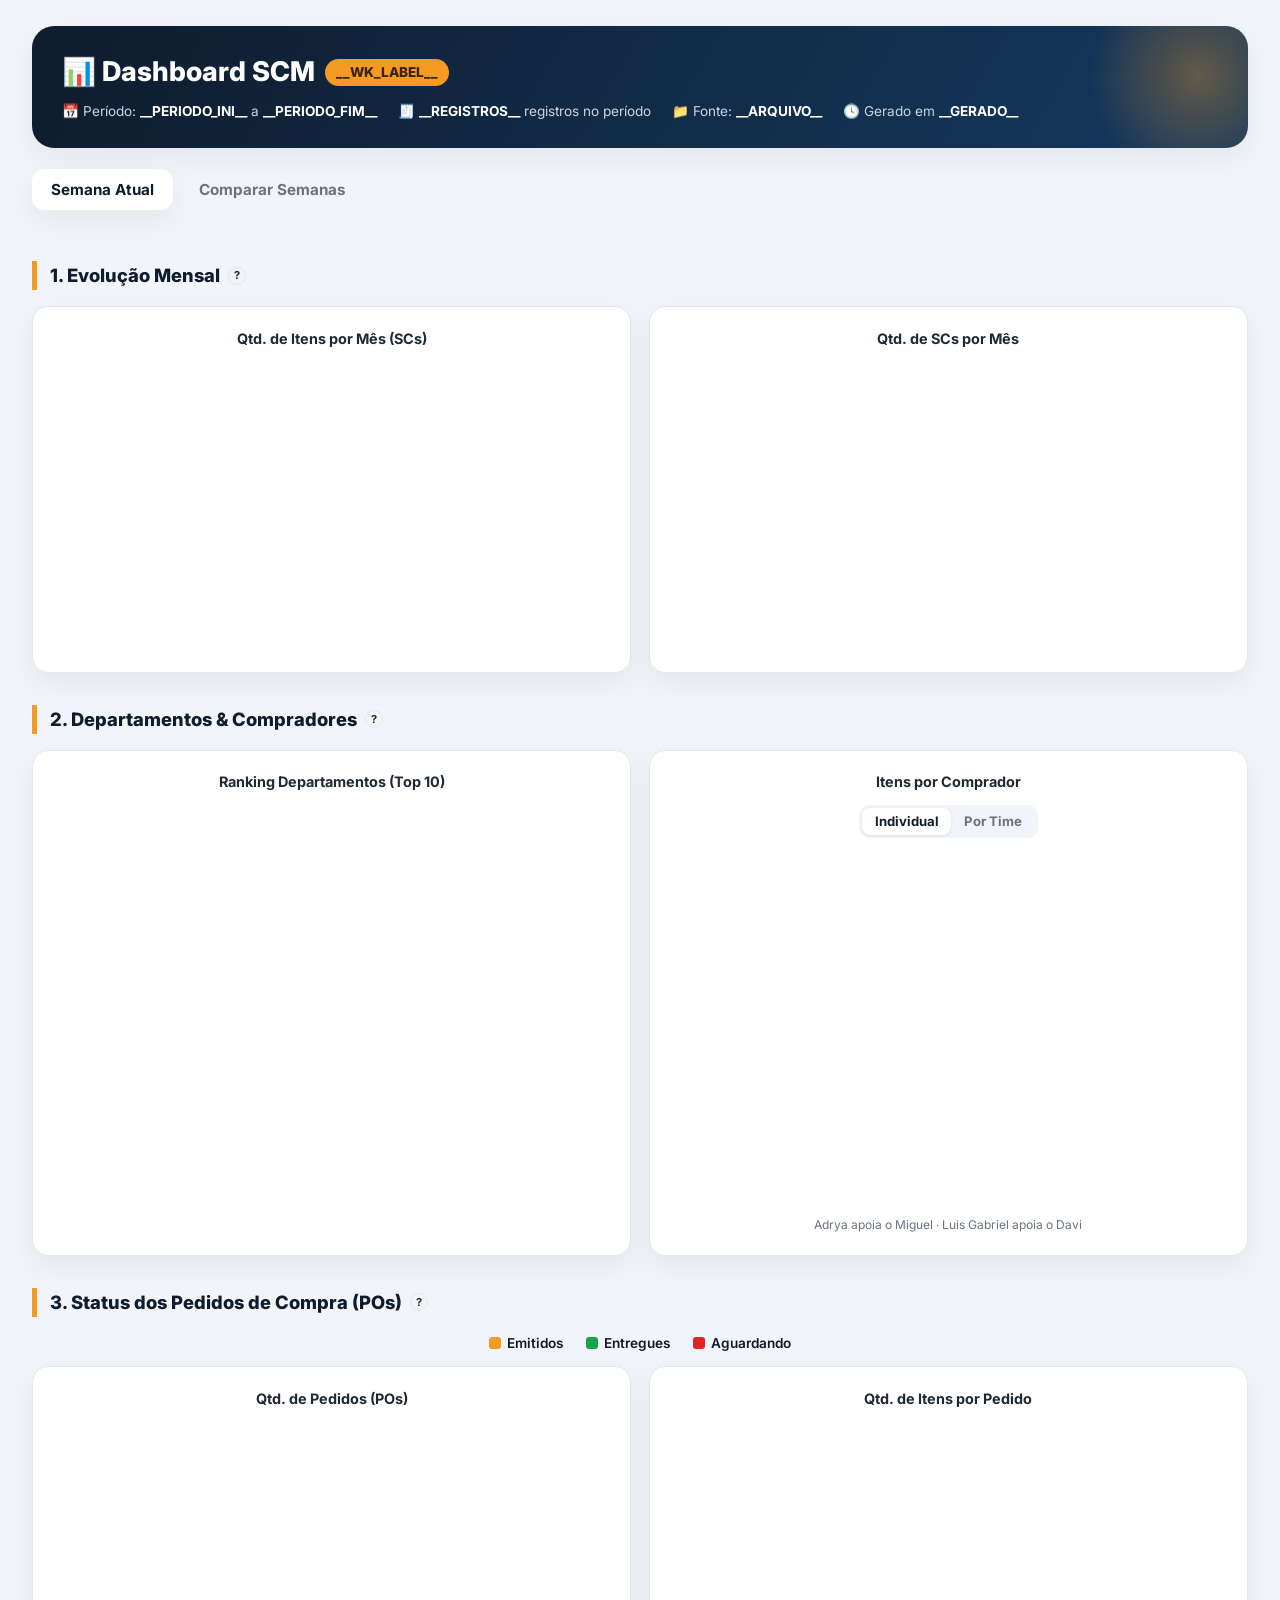
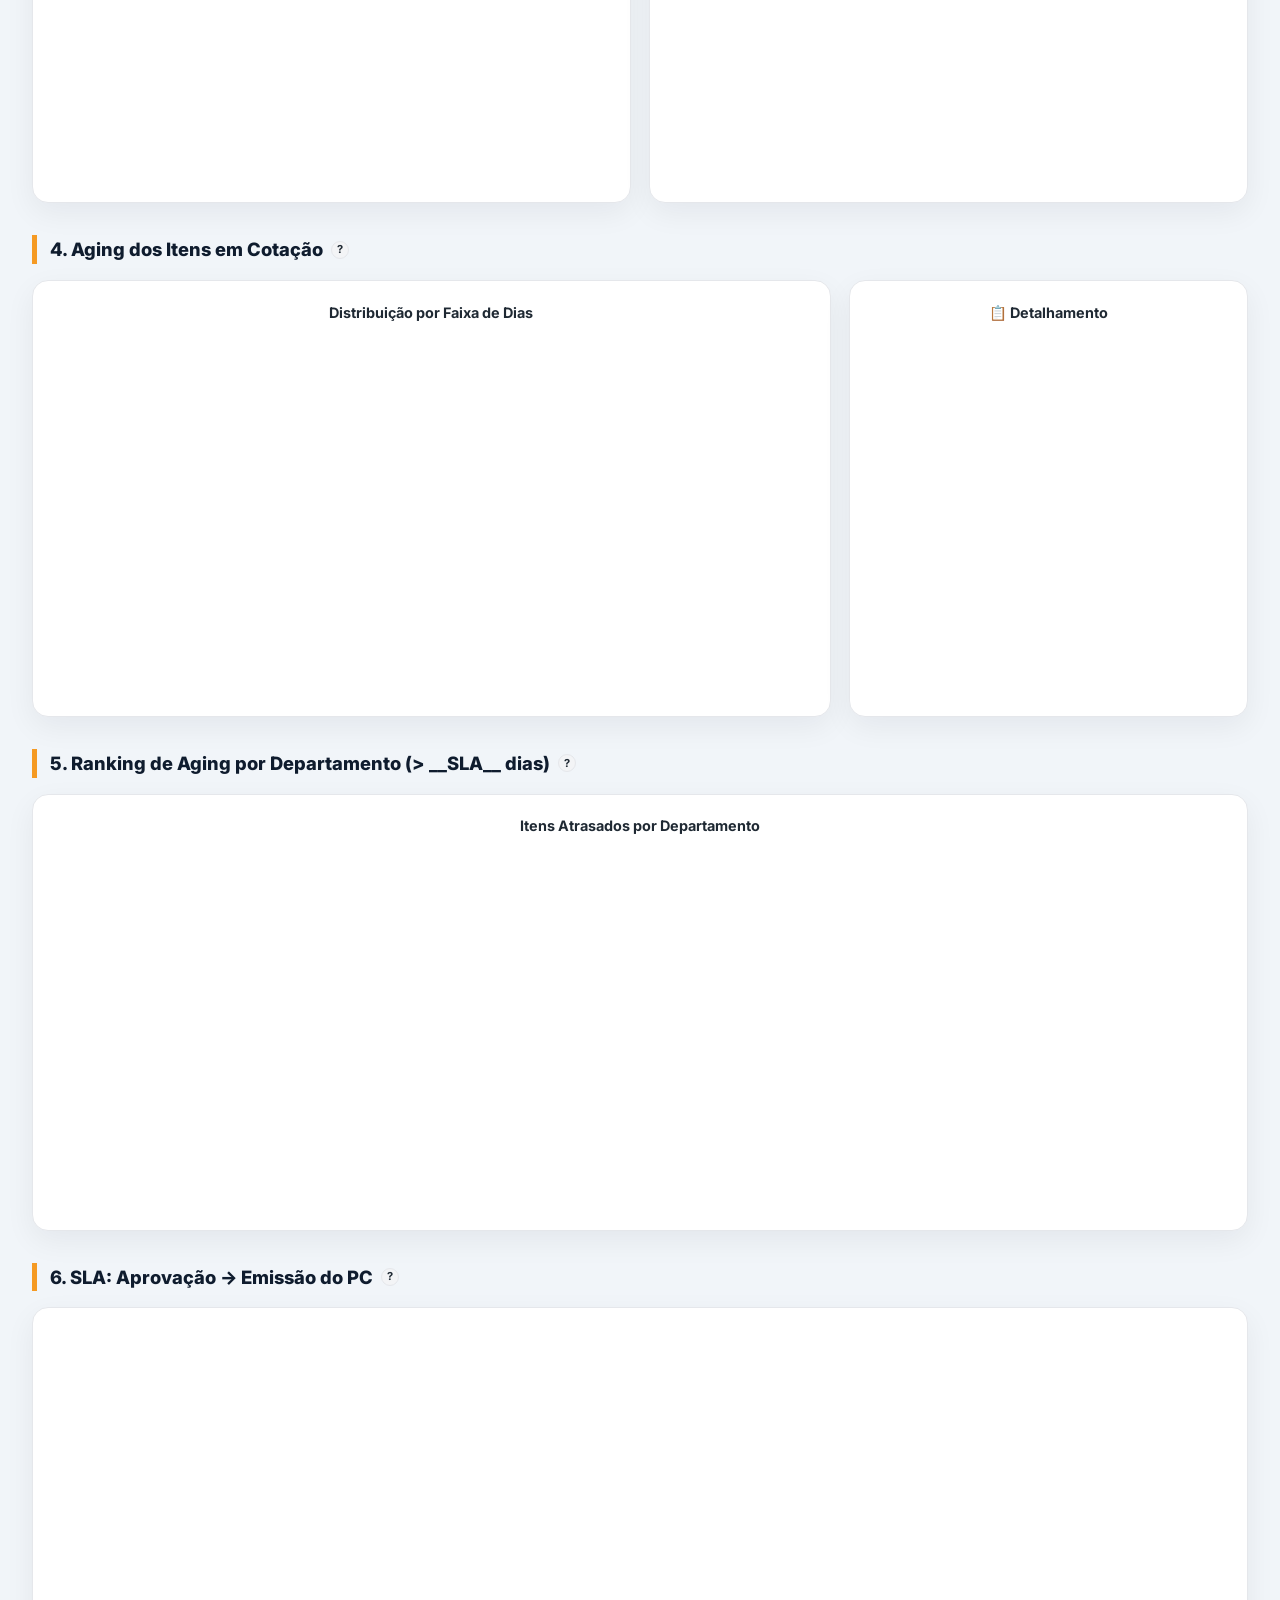
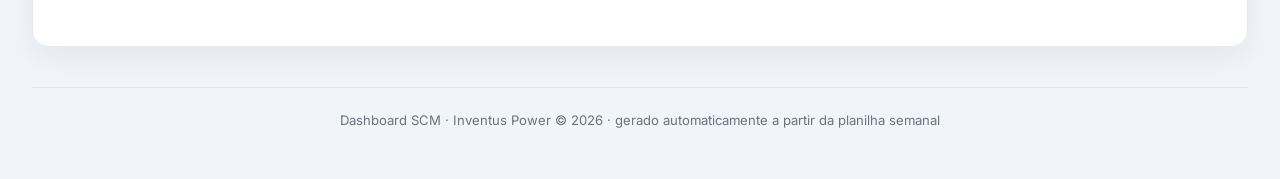
==== template_dashboard.html @ 553fd8ad "Initial commit: professionalize repo structure for Dashboard SCM WK Move legacy Streamlit reference " ====
<!DOCTYPE html>
<html lang="pt-BR">
<head>
<meta charset="UTF-8">
<meta name="viewport" content="width=device-width, initial-scale=1.0">
<title>Dashboard SCM - __WK_LABEL__</title>
<link href="https://fonts.googleapis.com/css2?family=Inter:wght@400;500;600;700;800&display=swap" rel="stylesheet">
<script>/*__CHARTJS_LIB__*/</script>
<script>/*__DATALABELS_LIB__*/</script>
<style>
:root{
  --primary:#F59A23; --primary-d:#d97e0a; --ink:#0F1C2E; --ink2:#1F2933;
  --bg:#F1F5F9; --surface:#FFFFFF; --text:#111827; --muted:#6B7280;
  --border:#E5E7EB; --success:#16A34A; --danger:#DC2626; --info:#2563EB;
  --radius:16px; --shadow:0 10px 30px rgba(15,23,42,.06); --shadow-h:0 18px 40px rgba(15,23,42,.12);
}
*{margin:0;padding:0;box-sizing:border-box}
body{font-family:'Inter',-apple-system,'Segoe UI',sans-serif;background:var(--bg);color:var(--text);line-height:1.55}
.wrap{max-width:1480px;margin:0 auto;padding:1.6rem 2rem 3rem}

/* HEADER */
.top{background:linear-gradient(120deg,#0F1C2E 0%,#14395f 100%);border-radius:22px;padding:1.6rem 1.9rem;color:#fff;box-shadow:var(--shadow);position:relative;overflow:hidden}
.top::after{content:"";position:absolute;right:-60px;top:-60px;width:220px;height:220px;background:radial-gradient(circle,rgba(245,154,35,.35),transparent 70%)}
.top h1{font-size:1.7rem;font-weight:800;display:flex;align-items:center;gap:.6rem}
.top .sub{margin-top:.5rem;display:flex;flex-wrap:wrap;gap:.5rem 1.3rem;font-size:.85rem;color:#cbd5e1}
.top .sub b{color:#fff}
.badge{background:var(--primary);color:#3a2400;font-weight:800;padding:.2rem .7rem;border-radius:999px;font-size:.85rem}

/* TABS */
.tabs{display:flex;gap:.4rem;margin:1.3rem 0 .4rem}
.tab{background:transparent;border:none;padding:.7rem 1.2rem;font-weight:700;color:var(--muted);cursor:pointer;border-radius:12px;font-size:.95rem;font-family:inherit}
.tab.active{background:var(--surface);color:var(--ink);box-shadow:var(--shadow)}
.page{display:none} .page.active{display:block}

/* KPI */
.kpis{display:grid;grid-template-columns:repeat(auto-fit,minmax(220px,1fr));gap:1.1rem;margin:1.2rem 0 .4rem}
.kpi{background:var(--surface);border:1px solid var(--border);border-radius:var(--radius);padding:1.3rem 1.4rem;box-shadow:var(--shadow);cursor:pointer;transition:.18s;position:relative}
.kpi:hover{transform:translateY(-4px);box-shadow:var(--shadow-h);border-color:var(--primary)}
.kpi .ic{font-size:1.4rem}
.kpi .lb{font-size:.72rem;font-weight:700;letter-spacing:.06em;text-transform:uppercase;color:var(--muted);margin:.5rem 0 .3rem;display:block}
.kpi .val{font-size:2.3rem;font-weight:800;color:var(--ink);line-height:1;font-family:'Arial Black',Arial}
.kpi .dl{display:inline-block;margin-top:.6rem;font-size:.78rem;font-weight:700;color:var(--success);background:rgba(22,163,74,.1);padding:.25rem .6rem;border-radius:6px}
.kpi .hint{position:absolute;top:1rem;right:1rem;font-size:.7rem;color:#cbd5e1}

/* SECTIONS */
.sec{margin-top:2rem}
.sec h2{font-size:1.15rem;font-weight:800;color:var(--ink);margin-bottom:1rem;padding-left:.8rem;border-left:5px solid var(--primary);display:flex;align-items:center;gap:.5rem}
.grid2{display:grid;grid-template-columns:repeat(auto-fit,minmax(430px,1fr));gap:1.1rem}
.grid-asym{display:grid;grid-template-columns:2fr 1fr;gap:1.1rem}
.card{background:var(--surface);border:1px solid var(--border);border-radius:var(--radius);padding:1.3rem 1.4rem;box-shadow:var(--shadow);display:flex;flex-direction:column}
.card h3{font-size:.9rem;font-weight:700;color:var(--ink2);text-align:center;margin-bottom:.7rem;display:flex;justify-content:center;align-items:center;gap:.4rem}
.card .cw{position:relative;flex:1;min-height:290px}
.card.tall .cw{min-height:360px}
.clickable{cursor:pointer}
.toolbar{display:flex;justify-content:center;gap:.4rem;margin-bottom:.6rem}
.seg{display:inline-flex;background:#F1F5F9;border-radius:10px;padding:3px}
.seg button{border:none;background:transparent;padding:.35rem .8rem;border-radius:8px;font-weight:700;color:var(--muted);cursor:pointer;font-size:.82rem;font-family:inherit}
.seg button.on{background:#fff;color:var(--ink);box-shadow:0 1px 3px rgba(0,0,0,.1)}
.legend{display:flex;justify-content:center;gap:1.4rem;flex-wrap:wrap;margin-bottom:.8rem;font-size:.85rem;font-weight:600}
.legend span{display:inline-flex;align-items:center;gap:.4rem}
.dot{width:12px;height:12px;border-radius:3px;display:inline-block}
.hintbar{text-align:center;font-size:.75rem;color:var(--muted);margin-top:.5rem}

/* tooltip bubble */
.info{display:inline-flex;align-items:center;justify-content:center;width:18px;height:18px;border-radius:50%;background:#F3F4F6;color:var(--ink2);font-weight:700;font-size:11px;cursor:help;border:1px solid var(--border);position:relative}
.info:hover::after{content:attr(data-t);position:absolute;bottom:140%;left:50%;transform:translateX(-50%);background:rgba(17,24,39,.96);color:#fff;padding:7px 9px;border-radius:6px;width:230px;font-size:11px;font-weight:500;z-index:80;text-align:left;line-height:1.4}

/* AGING detail list */
.agl{list-style:none;display:flex;flex-direction:column;gap:0}
.agl li{display:flex;justify-content:space-between;align-items:center;padding:.6rem 0;border-bottom:1px solid #F3F4F6;font-size:.86rem;cursor:pointer;border-radius:6px}
.agl li:hover{background:#F8FAFC}
.agl li:last-child{border-bottom:none}
.agl .l{display:flex;align-items:center;gap:.6rem}
.agl .cdot{width:11px;height:11px;border-radius:50%}
.sla-kpis{display:grid;grid-template-columns:repeat(3,1fr);gap:1rem;margin-bottom:1rem}
.sla-kpis .b{background:#F8FAFC;border:1px solid var(--border);border-radius:12px;padding:.9rem;text-align:center}
.sla-kpis .b .n{font-size:1.7rem;font-weight:800;color:var(--ink)}
.sla-kpis .b .t{font-size:.72rem;color:var(--muted);text-transform:uppercase;font-weight:700;letter-spacing:.05em}

/* COMPARE */
.cmp-table{width:100%;border-collapse:collapse;margin-top:1rem;font-size:.9rem}
.cmp-table th,.cmp-table td{padding:.7rem .9rem;text-align:left;border-bottom:1px solid var(--border)}
.cmp-table th{background:#F8FAFC;font-size:.75rem;text-transform:uppercase;letter-spacing:.04em;color:var(--muted)}
.cmp-table td.num{font-weight:700;text-align:right;font-variant-numeric:tabular-nums}
.up{color:var(--danger);font-weight:700}.down{color:var(--success);font-weight:700}.flat{color:var(--muted)}
.note{background:#EFF6FF;border-left:4px solid var(--info);padding:.9rem 1.1rem;border-radius:10px;color:#1e40af;font-size:.9rem;margin-top:1rem}

/* MODAL */
.overlay{position:fixed;inset:0;background:rgba(15,23,42,.55);backdrop-filter:blur(2px);display:none;z-index:100;align-items:flex-start;justify-content:center;padding:3vh 2vw}
.overlay.open{display:flex}
.modal{background:#fff;border-radius:18px;width:min(1200px,96vw);max-height:94vh;display:flex;flex-direction:column;box-shadow:0 30px 80px rgba(0,0,0,.4);overflow:hidden}
.modal .mh{padding:1.1rem 1.4rem;border-bottom:1px solid var(--border);display:flex;align-items:center;gap:1rem;flex-wrap:wrap}
.modal .mh h3{font-size:1.05rem;font-weight:800;color:var(--ink);flex:1;min-width:200px}
.modal .mh .cnt{background:var(--primary);color:#3a2400;font-weight:800;padding:.2rem .7rem;border-radius:999px;font-size:.82rem}
.modal .tools{padding:.8rem 1.4rem;display:flex;gap:.6rem;flex-wrap:wrap;align-items:center;border-bottom:1px solid var(--border);background:#FAFBFC}
.modal input.search{flex:1;min-width:200px;padding:.55rem .8rem;border:1px solid var(--border);border-radius:10px;font-family:inherit;font-size:.9rem}
.btn{border:1px solid var(--border);background:#fff;padding:.55rem .9rem;border-radius:10px;font-weight:700;cursor:pointer;font-size:.85rem;font-family:inherit;color:var(--ink2)}
.btn:hover{border-color:var(--primary);color:var(--primary-d)}
.btn.pri{background:var(--primary);border-color:var(--primary);color:#3a2400}
.btn.x{font-size:1.1rem;line-height:1;padding:.4rem .7rem}
.tblwrap{overflow:auto;flex:1}
table.data{border-collapse:collapse;width:100%;font-size:.82rem;white-space:nowrap}
table.data th{position:sticky;top:0;background:#0F1C2E;color:#fff;padding:.55rem .7rem;text-align:left;cursor:pointer;font-weight:700;z-index:2}
table.data th:hover{background:#1b3355}
table.data td{padding:.45rem .7rem;border-bottom:1px solid #eef2f6}
table.data tr:nth-child(even){background:#FAFBFC}
table.data tr:hover{background:#FFF7ED}
.muted{color:var(--muted)}
.footer{text-align:center;color:var(--muted);font-size:.82rem;margin-top:2.5rem;padding-top:1.4rem;border-top:1px solid var(--border)}
@media(max-width:900px){.grid-asym{grid-template-columns:1fr}.grid2{grid-template-columns:1fr}.wrap{padding:1rem}}
</style>
</head>
<body>
<div class="wrap">
  <div class="top">
    <h1>📊 Dashboard SCM <span class="badge">__WK_LABEL__</span></h1>
    <div class="sub">
      <span>📅 Período: <b>__PERIODO_INI__</b> a <b>__PERIODO_FIM__</b></span>
      <span>🧾 <b>__REGISTROS__</b> registros no período</span>
      <span>📁 Fonte: <b>__ARQUIVO__</b></span>
      <span>🕓 Gerado em <b>__GERADO__</b></span>
    </div>
  </div>

  <div class="tabs">
    <button class="tab active" data-page="atual">Semana Atual</button>
    <button class="tab" data-page="comparar">Comparar Semanas</button>
  </div>

  <!-- =============== PÁGINA ATUAL =============== -->
  <div class="page active" id="page-atual">
    <div class="kpis" id="kpis"></div>

    <div class="sec">
      <h2>1. Evolução Mensal <span class="info" data-t="Itens e SCs em cotação (aberto) por mês de emissão. Clique numa barra para ver os itens do mês.">?</span></h2>
      <div class="grid2">
        <div class="card"><h3>Qtd. de Itens por Mês (SCs)</h3><div class="cw"><canvas id="c_itens_mes" class="clickable"></canvas></div></div>
        <div class="card"><h3>Qtd. de SCs por Mês</h3><div class="cw"><canvas id="c_scs_mes" class="clickable"></canvas></div></div>
      </div>
    </div>

    <div class="sec">
      <h2>2. Departamentos & Compradores <span class="info" data-t="Itens em cotação por departamento e por comprador. Clique para detalhar.">?</span></h2>
      <div class="grid2">
        <div class="card tall"><h3>Ranking Departamentos (Top 10)</h3><div class="cw"><canvas id="c_deptos" class="clickable"></canvas></div></div>
        <div class="card tall">
          <h3>Itens por Comprador</h3>
          <div class="toolbar"><div class="seg"><button id="seg_ind" class="on">Individual</button><button id="seg_time">Por Time</button></div></div>
          <div class="cw"><canvas id="c_comp" class="clickable"></canvas></div>
          <div class="hintbar">Adrya apoia o Miguel · Luis Gabriel apoia o Davi</div>
        </div>
      </div>
    </div>

    <div class="sec">
      <h2>3. Status dos Pedidos de Compra (POs) <span class="info" data-t="POs e itens emitidos/entregues/aguardando por mês (escopo do time). Entregue = Qtd.Entregue > 0.">?</span></h2>
      <div class="legend">
        <span><i class="dot" style="background:var(--primary)"></i>Emitidos</span>
        <span><i class="dot" style="background:var(--success)"></i>Entregues</span>
        <span><i class="dot" style="background:var(--danger)"></i>Aguardando</span>
      </div>
      <div class="grid2">
        <div class="card tall"><h3>Qtd. de Pedidos (POs)</h3><div class="cw"><canvas id="c_po_pos" class="clickable"></canvas></div></div>
        <div class="card tall"><h3>Qtd. de Itens por Pedido</h3><div class="cw"><canvas id="c_po_itens" class="clickable"></canvas></div></div>
      </div>
    </div>

    <div class="sec">
      <h2>4. Aging dos Itens em Cotação <span class="info" data-t="Tempo (dias) desde a aprovação até hoje, por faixa. Clique numa fatia ou faixa para detalhar.">?</span></h2>
      <div class="grid-asym">
        <div class="card tall"><h3>Distribuição por Faixa de Dias</h3><div class="cw"><canvas id="c_aging" class="clickable"></canvas></div></div>
        <div class="card"><h3>📋 Detalhamento</h3><ul class="agl" id="aging_list"></ul></div>
      </div>
    </div>

    <div class="sec">
      <h2>5. Ranking de Aging por Departamento (&gt; __SLA__ dias) <span class="info" data-t="Departamentos com mais itens atrasados (aging maior que o SLA). Clique numa barra.">?</span></h2>
      <div class="card tall"><h3>Itens Atrasados por Departamento</h3><div class="cw"><canvas id="c_aging_depto" class="clickable"></canvas></div></div>
    </div>

    <div class="sec" id="sec_sla">
      <h2>6. SLA: Aprovação → Emissão do PC <span class="info" data-t="Dias entre a aprovação da SC e a emissão do PC. Clique numa barra do histograma para ver os registros.">?</span></h2>
      <div class="card">
        <div class="sla-kpis" id="sla_kpis"></div>
        <div class="cw" style="min-height:280px"><canvas id="c_sla" class="clickable"></canvas></div>
      </div>
    </div>
  </div>

  <!-- =============== PÁGINA COMPARAR =============== -->
  <div class="page" id="page-comparar">
    <div class="sec">
      <h2>Tendência dos Indicadores por Semana</h2>
      <div class="card"><div class="cw" style="min-height:360px"><canvas id="c_trend"></canvas></div></div>
    </div>
    <div class="sec">
      <h2>Comparativo: Semana Atual vs. Anterior</h2>
      <div class="card" id="cmp_wrap"></div>
    </div>
  </div>

  <div class="footer">Dashboard SCM · Inventus Power © 2026 · gerado automaticamente a partir da planilha semanal</div>
</div>

<!-- MODAL -->
<div class="overlay" id="overlay">
  <div class="modal">
    <div class="mh"><h3 id="m_title">Detalhes</h3><span class="cnt" id="m_count">0</span><button class="btn x" onclick="closeModal()">✕</button></div>
    <div class="tools">
      <input class="search" id="m_search" placeholder="🔎 Buscar nesta tabela...">
      <button class="btn" id="m_toggle">Ver todos os campos</button>
      <button class="btn pri" id="m_csv">⬇ Exportar CSV</button>
    </div>
    <div class="tblwrap"><table class="data" id="m_table"></table></div>
  </div>
</div>

<script>/*__DASH_JSON__*/</script>
<script>
(function(){
"use strict";
const DASH = window.DASH, HIST = window.HIST || [];
const C = {primary:'#F59A23',ink:'#1F2933',success:'#16A34A',danger:'#DC2626',muted:'#6B7280',white:'#fff'};
Chart.register(ChartDataLabels);
Chart.defaults.font.family = "'Inter',-apple-system,'Segoe UI',sans-serif";
Chart.defaults.color = C.muted;

const normJS = s => (s==null?'':String(s)).normalize('NFD').replace(/[̀-ͯ]/g,'').toLowerCase().trim();

/* ---------- TABS ---------- */
document.querySelectorAll('.tab').forEach(t=>t.onclick=()=>{
  document.querySelectorAll('.tab').forEach(x=>x.classList.remove('active'));
  document.querySelectorAll('.page').forEach(x=>x.classList.remove('active'));
  t.classList.add('active');
  document.getElementById('page-'+t.dataset.page).classList.add('active');
  if(t.dataset.page==='comparar') buildCompare();
});

/* ---------- DRILL ENGINE ---------- */
function colIndex(rec,key){return rec.cols.findIndex(c=>c.key===key);}
function applyFilters(rec,filters){
  if(!filters||!filters.length) return rec.rows.slice();
  const fx = filters.map(f=>[colIndex(rec,f[0]),f[1],f[2]]);
  return rec.rows.filter(row=>{
    for(const [ci,op,val] of fx){
      if(ci<0) return false;
      const cv=row[ci];
      if(op==='eq'){ if(normJS(cv)!==normJS(val)) return false; }
      else if(op==='num_eq'){ if(parseFloat(cv)!==parseFloat(val)) return false; }
      else if(op==='num_gt'){ if(!(parseFloat(cv)>parseFloat(val))) return false; }
      else if(op==='flag'){ if(parseInt(cv||0)!==parseInt(val)) return false; }
      else if(op==='range'){ const n=parseFloat(cv); if(!(n>=val[0]&&n<=val[1])) return false; }
    }
    return true;
  });
}

/* ---------- MODAL / TABLE ---------- */
let M = {rec:null,rows:[],showAll:false,sortCol:-1,sortDir:1,title:''};
function openDrill(title,dsName,filters){
  const rec = DASH.records[dsName];
  if(!rec){return;}
  M.rec=rec; M.title=title; M.showAll=false; M.sortCol=-1; M.sortDir=1;
  M.rows=applyFilters(rec,filters);
  document.getElementById('m_title').textContent=title;
  document.getElementById('m_search').value='';
  document.getElementById('m_toggle').textContent='Ver todos os campos';
  renderTable();
  document.getElementById('overlay').classList.add('open');
}
function closeModal(){document.getElementById('overlay').classList.remove('open');}
window.closeModal=closeModal;
document.getElementById('overlay').onclick=e=>{if(e.target.id==='overlay')closeModal();};
document.addEventListener('keydown',e=>{if(e.key==='Escape')closeModal();});

function visibleCols(){
  return M.rec.cols.map((c,i)=>({c,i})).filter(o=>!o.c.hidden && (M.showAll || o.c.principal));
}
function currentRows(){
  const q=normJS(document.getElementById('m_search').value);
  let rows=M.rows;
  if(q){ const vc=visibleCols(); rows=rows.filter(r=>vc.some(o=>normJS(r[o.i]).includes(q))); }
  if(M.sortCol>=0){
    const ci=M.sortCol, dir=M.sortDir;
    rows=rows.slice().sort((a,b)=>{
      let x=a[ci],y=b[ci];
      if(typeof x==='number'&&typeof y==='number') return (x-y)*dir;
      const nx=Number(x),ny=Number(y);
      if(x!==''&&y!==''&&!isNaN(nx)&&!isNaN(ny)&&String(x).indexOf('/')<0) return (nx-ny)*dir;
      return String(x).localeCompare(String(y),'pt')*dir;
    });
  }
  return rows;
}
function renderTable(){
  const vc=visibleCols();
  const rows=currentRows();
  document.getElementById('m_count').textContent=rows.length.toLocaleString('pt-BR')+' registros';
  let h='<thead><tr>';
  vc.forEach(o=>{ const arrow=(M.sortCol===o.i)?(M.sortDir>0?' ▲':' ▼'):''; h+='<th data-ci="'+o.i+'">'+o.c.label+arrow+'</th>'; });
  h+='</tr></thead><tbody>';
  const cap=4000;
  rows.slice(0,cap).forEach(r=>{ h+='<tr>'; vc.forEach(o=>{ let v=r[o.i]; h+='<td>'+(v===''||v==null?'<span class=muted>—</span>':String(v))+'</td>'; }); h+='</tr>'; });
  h+='</tbody>';
  const t=document.getElementById('m_table'); t.innerHTML=h;
  if(rows.length>cap){ /* aviso simples */ }
  t.querySelectorAll('th').forEach(th=>th.onclick=()=>{ const ci=+th.dataset.ci; if(M.sortCol===ci)M.sortDir*=-1; else{M.sortCol=ci;M.sortDir=1;} renderTable(); });
}
document.getElementById('m_search').oninput=renderTable;
document.getElementById('m_toggle').onclick=function(){ M.showAll=!M.showAll; this.textContent=M.showAll?'Ver só principais':'Ver todos os campos'; renderTable(); };
document.getElementById('m_csv').onclick=function(){
  const vc=visibleCols(), rows=currentRows();
  const esc=v=>'"'+String(v==null?'':v).replace(/"/g,'""')+'"';
  let csv=vc.map(o=>esc(o.c.label)).join(';')+'\n';
  rows.forEach(r=>{ csv+=vc.map(o=>esc(r[o.i])).join(';')+'\n'; });
  const blob=new Blob(['﻿'+csv],{type:'text/csv;charset=utf-8;'});
  const a=document.createElement('a'); a.href=URL.createObjectURL(blob);
  a.download=(M.title.replace(/[^\w\-]+/g,'_'))+'.csv'; a.click();
};

/* ---------- KPIs ---------- */
const k=DASH.kpis;
const kpiDefs=[
  {ic:'📦',lb:'Qty Itens Aberto (CT)',val:k.itens_abertos,dl:k.itens_abertos_pct+'% do total',ds:'cot',f:[]},
  {ic:'📑',lb:'Qty SCs Abertas (CT)',val:k.scs_abertas,dl:k.scs_abertas_pct+'% do total',ds:'cot',f:[]},
  {ic:'🛒',lb:'Qty P.Os Emitidos',val:k.pos_emitidos,dl:'',ds:'po',f:[]},
  {ic:'💡',lb:'Qty Itens com P.Os',val:k.itens_pos,dl:'',ds:'po',f:[]},
];
document.getElementById('kpis').innerHTML=kpiDefs.map((d,i)=>
  '<div class="kpi" data-i="'+i+'"><span class="hint">🔍 clique</span><div class="ic">'+d.ic+'</div>'+
  '<span class="lb">'+d.lb+'</span><div class="val">'+d.val.toLocaleString('pt-BR')+'</div>'+
  (d.dl?'<span class="dl">'+d.dl+'</span>':'')+'</div>').join('');
document.querySelectorAll('.kpi').forEach(el=>el.onclick=()=>{const d=kpiDefs[+el.dataset.i];openDrill(d.lb,d.ds,d.f);});

/* ---------- chart helpers ---------- */
const baseBar={responsive:true,maintainAspectRatio:false,plugins:{legend:{display:false}},
  scales:{y:{beginAtZero:true,grid:{color:'#F3F4F6'},ticks:{color:C.muted,font:{size:11}}},
          x:{grid:{display:false},ticks:{color:C.muted,font:{size:12,weight:'600'}}}}};
function dlWhite(size){return{color:C.white,anchor:'center',align:'center',font:{weight:'bold',size:size||12,family:"'Arial Black'"},formatter:v=>v||''};}
function onBar(cb){return (e,els)=>{if(els.length)cb(els[0].index,els[0].datasetIndex);};}
const ch=DASH.charts;

/* 1. itens por mês */
new Chart(c('c_itens_mes'),{type:'bar',data:{labels:ch.itens_mes.labels,datasets:[{data:ch.itens_mes.values,backgroundColor:C.primary,borderRadius:6,barPercentage:.7}]},
  options:{...baseBar,onClick:onBar(i=>openDrill('Itens em '+ch.itens_mes.labels[i],'cot',[['__mes','num_eq',ch.itens_mes.meses[i]]])),
    plugins:{legend:{display:false},datalabels:dlWhite(12)},scales:{...baseBar.scales,y:{...baseBar.scales.y,display:false}}}});

/* 2. scs por mês */
new Chart(c('c_scs_mes'),{type:'bar',data:{labels:ch.scs_mes.labels,datasets:[{data:ch.scs_mes.values,backgroundColor:C.primary,borderRadius:6,barPercentage:.7}]},
  options:{...baseBar,onClick:onBar(i=>openDrill('SCs em '+ch.scs_mes.labels[i],'cot',[['__mes','num_eq',ch.scs_mes.meses[i]]])),
    plugins:{legend:{display:false},datalabels:dlWhite(12)},scales:{...baseBar.scales,y:{...baseBar.scales.y,display:false}}}});

/* 3. deptos (horizontal) */
new Chart(c('c_deptos'),{type:'bar',data:{labels:ch.deptos.labels,datasets:[{data:ch.deptos.values,backgroundColor:C.primary,borderRadius:6,barPercentage:.8}]},
  options:{...baseBar,indexAxis:'y',onClick:onBar(i=>openDrill('Depto: '+ch.deptos.labels[i],'cot',[['Departamento','eq',ch.deptos.labels[i]]])),
    plugins:{legend:{display:false},datalabels:{color:C.ink,anchor:'end',align:'end',offset:6,font:{weight:'bold',size:14,family:"'Arial Black'"},formatter:v=>v}},
    scales:{x:{display:false},y:{grid:{display:false},ticks:{color:C.muted,font:{size:13,weight:'600'}}}}}});

/* 4. comprador (toggle) */
let compChart=null,compMode='ind';
function drawComp(){
  const d = compMode==='ind'?ch.comp_ind:ch.comp_time;
  const filterKey = compMode==='ind'?'__buyer':'__time';
  const colors=d.labels.map(l=>/sem comprador/i.test(l)?C.muted:C.primary);
  if(compChart)compChart.destroy();
  compChart=new Chart(c('c_comp'),{type:'bar',data:{labels:d.labels,datasets:[{data:d.values,backgroundColor:colors,borderRadius:6,barPercentage:.65}]},
    options:{...baseBar,onClick:onBar(i=>openDrill('Comprador: '+d.labels[i],'cot',[[filterKey,'eq',d.labels[i]]])),
      plugins:{legend:{display:false},datalabels:dlWhite(13)},scales:{...baseBar.scales,y:{...baseBar.scales.y,display:false}}}});
}
document.getElementById('seg_ind').onclick=function(){compMode='ind';this.classList.add('on');document.getElementById('seg_time').classList.remove('on');drawComp();};
document.getElementById('seg_time').onclick=function(){compMode='time';this.classList.add('on');document.getElementById('seg_ind').classList.remove('on');drawComp();};
drawComp();

/* 5+6. PO status grouped */
function poChart(id,data,dsName){
  const st=['emitidos','entregues','aguardando'];
  const names=['Emitidos','Entregues','Aguardando'];
  const cols=[C.primary,C.success,C.danger];
  new Chart(c(id),{type:'bar',data:{labels:data.labels,datasets:st.map((s,di)=>({label:names[di],data:data[s],backgroundColor:cols[di],borderRadius:4}))},
    options:{...baseBar,onClick:(e,els)=>{if(!els.length)return;const el=els[0];const mes=data.meses[el.index];const status=st[el.datasetIndex];
        let f=[['__mes','num_eq',mes]];
        const flagKey = dsName==='po_po'?'__po_entregue':'__item_entregue';
        if(status==='entregues')f.push([flagKey,'flag',1]);
        if(status==='aguardando')f.push([flagKey,'flag',0]);
        openDrill(names[el.datasetIndex]+' · '+data.labels[el.index],'po',f);},
      plugins:{legend:{display:false},datalabels:{...dlWhite(10)}},scales:{...baseBar.scales,y:{...baseBar.scales.y,display:false}}}});
}
poChart('c_po_pos',ch.po_pos,'po_po');
poChart('c_po_itens',ch.po_itens,'po_item');

/* 7. aging donut */
const agTotal=ch.aging.total;
const centerText={id:'ct',afterDraw(chart){if(chart.config.type!=='doughnut')return;const{ctx,chartArea:{left,top,width,height}}=chart;ctx.save();const x=left+width/2,y=top+height/2;
  ctx.textAlign='center';ctx.textBaseline='middle';ctx.font="bold 34px 'Arial Black',Arial";ctx.fillStyle=C.ink;ctx.fillText(String(agTotal),x,y-10);
  ctx.font="500 13px 'Inter'";ctx.fillStyle=C.muted;ctx.fillText('em cotação',x,y+16);ctx.restore();}};
new Chart(c('c_aging'),{type:'doughnut',data:{labels:ch.aging.labels,datasets:[{data:ch.aging.values,backgroundColor:ch.aging.colors,borderColor:C.white,borderWidth:3,hoverOffset:8}]},
  options:{cutout:'62%',responsive:true,maintainAspectRatio:false,
    onClick:onBar(i=>openDrill('Aging: '+ch.aging.labels[i],'cot',[['__faixa','eq',ch.aging.labels[i]]])),
    plugins:{legend:{position:'bottom',labels:{color:C.muted,font:{size:11},padding:12,usePointStyle:true}},
      datalabels:{color:C.white,font:{weight:'bold',size:11,family:"'Arial Black'"},formatter:v=>v>=10?v:''}}},plugins:[centerText]});

/* aging list */
document.getElementById('aging_list').innerHTML=ch.aging.labels.map((l,i)=>
  '<li data-f="'+encodeURIComponent(l)+'"><span class="l"><i class="cdot" style="background:'+ch.aging.colors[i]+'"></i>'+l+'</span>'+
  '<span><b style="color:'+ch.aging.colors[i]+'">'+ch.aging.values[i]+'</b> <span class="muted">('+ch.aging.pct[i]+'%)</span></span></li>').join('');
document.querySelectorAll('#aging_list li').forEach(li=>li.onclick=()=>{const l=decodeURIComponent(li.dataset.f);openDrill('Aging: '+l,'cot',[['__faixa','eq',l]]);});

/* 8. aging por depto */
new Chart(c('c_aging_depto'),{type:'bar',data:{labels:ch.aging_depto.labels,datasets:[{data:ch.aging_depto.values,backgroundColor:C.danger,borderRadius:6,barPercentage:.7}]},
  options:{...baseBar,onClick:onBar(i=>openDrill('Atrasados (>__SLA__d): '+ch.aging_depto.labels[i],'cot',[['Departamento','eq',ch.aging_depto.labels[i]],['Aging (dias)','num_gt',__SLA__]])),
    plugins:{legend:{display:false},datalabels:{color:C.ink,anchor:'end',align:'top',offset:4,font:{weight:'bold',size:15,family:"'Arial Black'"},formatter:v=>v}},
    scales:{...baseBar.scales,y:{...baseBar.scales.y,display:false},x:{...baseBar.scales.x,ticks:{color:C.muted,font:{size:12,weight:'600'},maxRotation:45,minRotation:45}}}}});

/* 9. SLA */
if(ch.sla.labels.length){
  document.getElementById('sla_kpis').innerHTML=
    '<div class="b"><div class="n">'+ch.sla.media+'</div><div class="t">Média (dias)</div></div>'+
    '<div class="b"><div class="n">'+ch.sla.mediana+'</div><div class="t">Mediana (dias)</div></div>'+
    '<div class="b"><div class="n">'+ch.sla.max+'</div><div class="t">Máximo (dias)</div></div>';
  new Chart(c('c_sla'),{type:'bar',data:{labels:ch.sla.labels,datasets:[{data:ch.sla.values,backgroundColor:C.primary,borderRadius:6,barPercentage:.8}]},
    options:{...baseBar,onClick:onBar(i=>openDrill('SLA '+ch.sla.labels[i]+' dias','sla',[['SLA (dias)','range',ch.sla.bins[i]]])),
      plugins:{legend:{display:false},datalabels:{color:C.ink,anchor:'end',align:'top',offset:2,font:{weight:'bold',size:12},formatter:v=>v||''}},
      scales:{...baseBar.scales,y:{...baseBar.scales.y,display:false}}}});
}else{document.getElementById('sec_sla').style.display='none';}

/* ---------- COMPARE TAB ---------- */
let trendChart=null,compareBuilt=false;
function fmt(n){return (n==null?'—':Number(n).toLocaleString('pt-BR'));}
function buildCompare(){
  if(compareBuilt) return; compareBuilt=true;
  const labels=HIST.map(h=>h.label+'/'+String(h.ano).slice(2));
  const series=[
    {k:'itens_abertos',lb:'Itens Abertos',col:C.primary,get:h=>h.kpis.itens_abertos},
    {k:'scs_abertas',lb:'SCs Abertas',col:'#2563EB',get:h=>h.kpis.scs_abertas},
    {k:'pos_emitidos',lb:'POs Emitidos',col:C.success,get:h=>h.kpis.pos_emitidos},
    {k:'atrasados_15',lb:'Atrasados >__SLA__d',col:C.danger,get:h=>h.atrasados_15},
  ];
  trendChart=new Chart(c('c_trend'),{type:'line',data:{labels,datasets:series.map(s=>({label:s.lb,data:HIST.map(s.get),borderColor:s.col,backgroundColor:s.col,tension:.3,borderWidth:3,pointRadius:4,pointHoverRadius:6}))},
    options:{responsive:true,maintainAspectRatio:false,plugins:{legend:{position:'top',labels:{usePointStyle:true,font:{weight:'600'}}},datalabels:{display:false}},
      scales:{y:{beginAtZero:true,grid:{color:'#F3F4F6'}},x:{grid:{display:false}}}}});

  const wrap=document.getElementById('cmp_wrap');
  if(HIST.length<2){ wrap.innerHTML='<div class="note">📈 Ainda há apenas <b>'+HIST.length+'</b> semana registrada. Gere o dashboard em outra semana para habilitar o comparativo automático (WK vs. WK anterior).</div>'; return; }
  const cur=HIST[HIST.length-1], prev=HIST[HIST.length-2];
  const rows=[
    ['Itens Abertos (CT)',cur.kpis.itens_abertos,prev.kpis.itens_abertos,true],
    ['SCs Abertas (CT)',cur.kpis.scs_abertas,prev.kpis.scs_abertas,true],
    ['POs Emitidos',cur.kpis.pos_emitidos,prev.kpis.pos_emitidos,false],
    ['Itens com PO',cur.kpis.itens_pos,prev.kpis.itens_pos,false],
    ['Itens Atrasados (>__SLA__d)',cur.atrasados_15,prev.atrasados_15,true],
  ];
  let h='<table class="cmp-table"><thead><tr><th>Indicador</th><th style="text-align:right">'+prev.label+'</th><th style="text-align:right">'+cur.label+' (atual)</th><th style="text-align:right">Δ</th><th style="text-align:right">%</th></tr></thead><tbody>';
  rows.forEach(([lb,c1,p1,ruim])=>{
    const d=c1-p1; const pct=p1?((d/p1)*100):0;
    let cls='flat',arw='→';
    if(d>0){arw='▲';cls=ruim?'up':'down';} else if(d<0){arw='▼';cls=ruim?'down':'up';}
    h+='<tr><td>'+lb+'</td><td class="num">'+fmt(p1)+'</td><td class="num">'+fmt(c1)+'</td>'+
       '<td class="num '+cls+'">'+arw+' '+fmt(Math.abs(d))+'</td><td class="num '+cls+'">'+(p1?(pct>0?'+':'')+pct.toFixed(1)+'%':'—')+'</td></tr>';
  });
  h+='</tbody></table>';
  wrap.innerHTML=h;
}

function c(id){return document.getElementById(id);}
})();
</script>
</body>
</html>
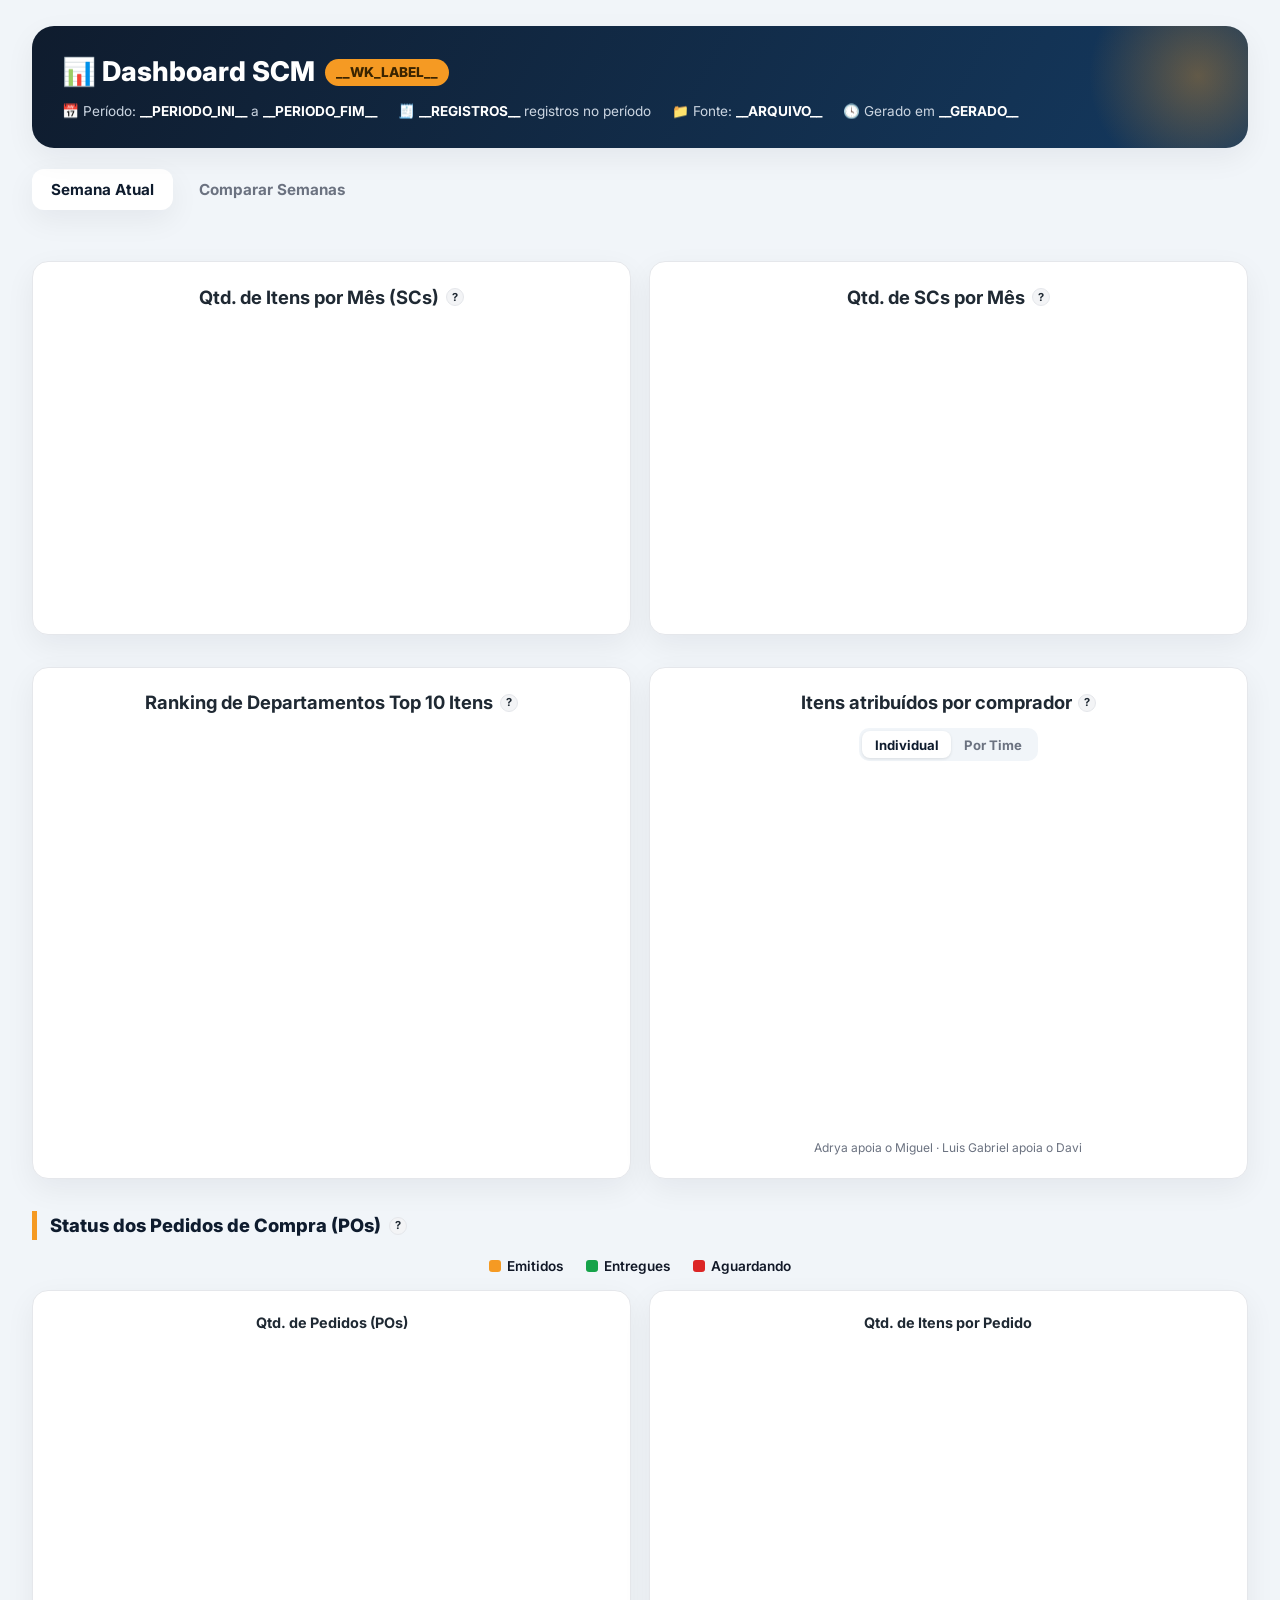
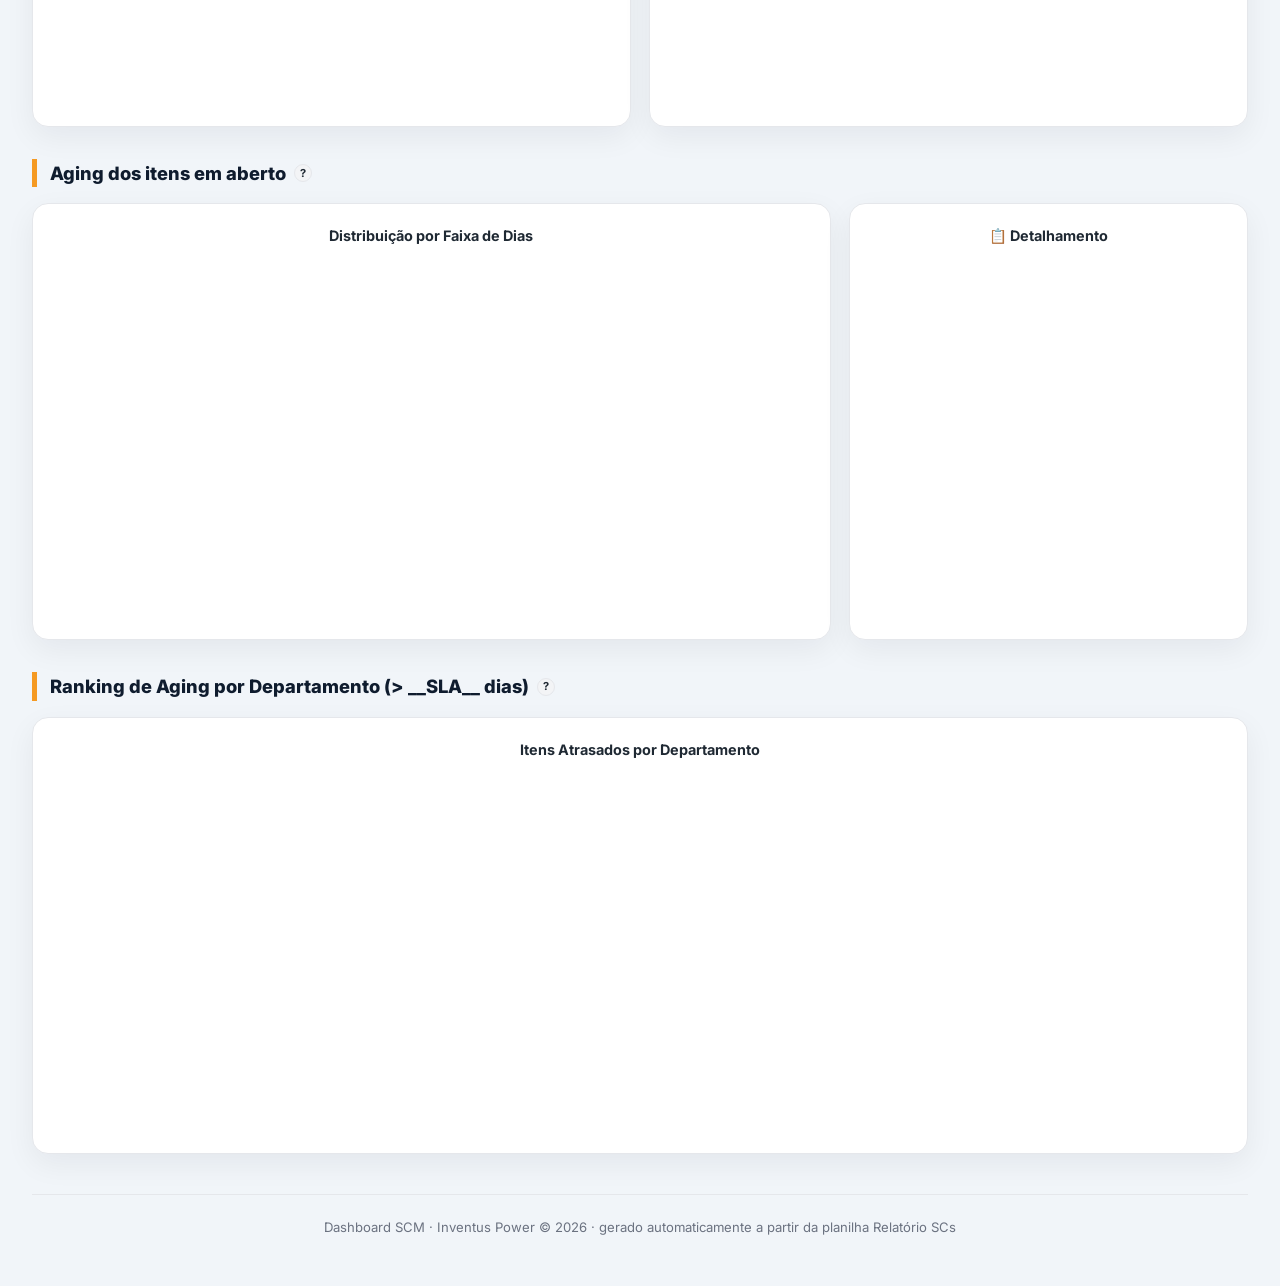
==== commit d07fc124: "Refactor: ocultar itens em SLA no aging + remover cálculo SLA PC - Adicionar FAIXAS_AGING_OCULTAS pa" ====
--- a/template_dashboard.html
+++ b/template_dashboard.html
@@ -49,6 +49,7 @@
 .grid-asym{display:grid;grid-template-columns:2fr 1fr;gap:1.1rem}
 .card{background:var(--surface);border:1px solid var(--border);border-radius:var(--radius);padding:1.3rem 1.4rem;box-shadow:var(--shadow);display:flex;flex-direction:column}
 .card h3{font-size:.9rem;font-weight:700;color:var(--ink2);text-align:center;margin-bottom:.7rem;display:flex;justify-content:center;align-items:center;gap:.4rem}
+.card h3.big{font-size:1.15rem}
 .card .cw{position:relative;flex:1;min-height:290px}
 .card.tall .cw{min-height:360px}
 .clickable{cursor:pointer}
@@ -72,10 +73,6 @@
 .agl li:last-child{border-bottom:none}
 .agl .l{display:flex;align-items:center;gap:.6rem}
 .agl .cdot{width:11px;height:11px;border-radius:50%}
-.sla-kpis{display:grid;grid-template-columns:repeat(3,1fr);gap:1rem;margin-bottom:1rem}
-.sla-kpis .b{background:#F8FAFC;border:1px solid var(--border);border-radius:12px;padding:.9rem;text-align:center}
-.sla-kpis .b .n{font-size:1.7rem;font-weight:800;color:var(--ink)}
-.sla-kpis .b .t{font-size:.72rem;color:var(--muted);text-transform:uppercase;font-weight:700;letter-spacing:.05em}
 
 /* COMPARE */
 .cmp-table{width:100%;border-collapse:collapse;margin-top:1rem;font-size:.9rem}
@@ -132,19 +129,17 @@
     <div class="kpis" id="kpis"></div>
 
     <div class="sec">
-      <h2>1. Evolução Mensal <span class="info" data-t="Itens e SCs em cotação (aberto) por mês de emissão. Clique numa barra para ver os itens do mês.">?</span></h2>
       <div class="grid2">
-        <div class="card"><h3>Qtd. de Itens por Mês (SCs)</h3><div class="cw"><canvas id="c_itens_mes" class="clickable"></canvas></div></div>
-        <div class="card"><h3>Qtd. de SCs por Mês</h3><div class="cw"><canvas id="c_scs_mes" class="clickable"></canvas></div></div>
+        <div class="card"><h3 class="big">Qtd. de Itens por Mês (SCs) <span class="info" data-t="Quantidade de itens em aberto (cotação) por mês de emissão. Clique numa barra para ver os itens do mês.">?</span></h3><div class="cw"><canvas id="c_itens_mes" class="clickable"></canvas></div></div>
+        <div class="card"><h3 class="big">Qtd. de SCs por Mês <span class="info" data-t="Quantidade de SCs em aberto (cotação) por mês de emissão. Clique numa barra para ver as SCs do mês.">?</span></h3><div class="cw"><canvas id="c_scs_mes" class="clickable"></canvas></div></div>
       </div>
     </div>
 
     <div class="sec">
-      <h2>2. Departamentos & Compradores <span class="info" data-t="Itens em cotação por departamento e por comprador. Clique para detalhar.">?</span></h2>
       <div class="grid2">
-        <div class="card tall"><h3>Ranking Departamentos (Top 10)</h3><div class="cw"><canvas id="c_deptos" class="clickable"></canvas></div></div>
+        <div class="card tall"><h3 class="big">Ranking de Departamentos Top 10 Itens <span class="info" data-t="Departamentos com mais itens em aberto (cotação), Top 10. Clique numa barra para detalhar.">?</span></h3><div class="cw"><canvas id="c_deptos" class="clickable"></canvas></div></div>
         <div class="card tall">
-          <h3>Itens por Comprador</h3>
+          <h3 class="big">Itens atribuídos por comprador <span class="info" data-t="Itens em aberto (cotação) atribuídos a cada comprador ou time. Clique numa barra para detalhar.">?</span></h3>
           <div class="toolbar"><div class="seg"><button id="seg_ind" class="on">Individual</button><button id="seg_time">Por Time</button></div></div>
           <div class="cw"><canvas id="c_comp" class="clickable"></canvas></div>
           <div class="hintbar">Adrya apoia o Miguel · Luis Gabriel apoia o Davi</div>
@@ -153,7 +148,7 @@
     </div>
 
     <div class="sec">
-      <h2>3. Status dos Pedidos de Compra (POs) <span class="info" data-t="POs e itens emitidos/entregues/aguardando por mês (escopo do time). Entregue = Qtd.Entregue > 0.">?</span></h2>
+      <h2>Status dos Pedidos de Compra (POs) <span class="info" data-t="POs e itens emitidos/entregues/aguardando por mês (escopo do time). Entregue = Qtd.Entregue > 0.">?</span></h2>
       <div class="legend">
         <span><i class="dot" style="background:var(--primary)"></i>Emitidos</span>
         <span><i class="dot" style="background:var(--success)"></i>Entregues</span>
@@ -166,7 +161,7 @@
     </div>
 
     <div class="sec">
-      <h2>4. Aging dos Itens em Cotação <span class="info" data-t="Tempo (dias) desde a aprovação até hoje, por faixa. Clique numa fatia ou faixa para detalhar.">?</span></h2>
+      <h2>Aging dos itens em aberto <span class="info" data-t="Tempo (dias) desde a aprovação até hoje para os itens ainda em aberto (cotação). Mostra apenas os itens com mais de 15 dias, que já estão fora do SLA e em atraso. Clique numa fatia ou faixa para detalhar.">?</span></h2>
       <div class="grid-asym">
         <div class="card tall"><h3>Distribuição por Faixa de Dias</h3><div class="cw"><canvas id="c_aging" class="clickable"></canvas></div></div>
         <div class="card"><h3>📋 Detalhamento</h3><ul class="agl" id="aging_list"></ul></div>
@@ -174,16 +169,8 @@
     </div>
 
     <div class="sec">
-      <h2>5. Ranking de Aging por Departamento (&gt; __SLA__ dias) <span class="info" data-t="Departamentos com mais itens atrasados (aging maior que o SLA). Clique numa barra.">?</span></h2>
+      <h2>Ranking de Aging por Departamento (&gt; __SLA__ dias) <span class="info" data-t="Departamentos com mais itens atrasados (aging maior que o SLA). Clique numa barra.">?</span></h2>
       <div class="card tall"><h3>Itens Atrasados por Departamento</h3><div class="cw"><canvas id="c_aging_depto" class="clickable"></canvas></div></div>
-    </div>
-
-    <div class="sec" id="sec_sla">
-      <h2>6. SLA: Aprovação → Emissão do PC <span class="info" data-t="Dias entre a aprovação da SC e a emissão do PC. Clique numa barra do histograma para ver os registros.">?</span></h2>
-      <div class="card">
-        <div class="sla-kpis" id="sla_kpis"></div>
-        <div class="cw" style="min-height:280px"><canvas id="c_sla" class="clickable"></canvas></div>
-      </div>
     </div>
   </div>
 
@@ -199,7 +186,7 @@
     </div>
   </div>
 
-  <div class="footer">Dashboard SCM · Inventus Power © 2026 · gerado automaticamente a partir da planilha semanal</div>
+  <div class="footer">Dashboard SCM · Inventus Power © 2026 · gerado automaticamente a partir da planilha Relatório SCs</div>
 </div>
 
 <!-- MODAL -->
@@ -389,10 +376,10 @@
 poChart('c_po_itens',ch.po_itens,'po_item');
 
 /* 7. aging donut */
-const agTotal=ch.aging.total;
+const agTotal=ch.aging_depto.atrasados;
 const centerText={id:'ct',afterDraw(chart){if(chart.config.type!=='doughnut')return;const{ctx,chartArea:{left,top,width,height}}=chart;ctx.save();const x=left+width/2,y=top+height/2;
   ctx.textAlign='center';ctx.textBaseline='middle';ctx.font="bold 34px 'Arial Black',Arial";ctx.fillStyle=C.ink;ctx.fillText(String(agTotal),x,y-10);
-  ctx.font="500 13px 'Inter'";ctx.fillStyle=C.muted;ctx.fillText('em cotação',x,y+16);ctx.restore();}};
+  ctx.font="500 13px 'Inter'";ctx.fillStyle=C.muted;ctx.fillText('em atraso',x,y+16);ctx.restore();}};
 new Chart(c('c_aging'),{type:'doughnut',data:{labels:ch.aging.labels,datasets:[{data:ch.aging.values,backgroundColor:ch.aging.colors,borderColor:C.white,borderWidth:3,hoverOffset:8}]},
   options:{cutout:'62%',responsive:true,maintainAspectRatio:false,
     onClick:onBar(i=>openDrill('Aging: '+ch.aging.labels[i],'cot',[['__faixa','eq',ch.aging.labels[i]]])),
@@ -410,18 +397,6 @@
   options:{...baseBar,onClick:onBar(i=>openDrill('Atrasados (>__SLA__d): '+ch.aging_depto.labels[i],'cot',[['Departamento','eq',ch.aging_depto.labels[i]],['Aging (dias)','num_gt',__SLA__]])),
     plugins:{legend:{display:false},datalabels:{color:C.ink,anchor:'end',align:'top',offset:4,font:{weight:'bold',size:15,family:"'Arial Black'"},formatter:v=>v}},
     scales:{...baseBar.scales,y:{...baseBar.scales.y,display:false},x:{...baseBar.scales.x,ticks:{color:C.muted,font:{size:12,weight:'600'},maxRotation:45,minRotation:45}}}}});
-
-/* 9. SLA */
-if(ch.sla.labels.length){
-  document.getElementById('sla_kpis').innerHTML=
-    '<div class="b"><div class="n">'+ch.sla.media+'</div><div class="t">Média (dias)</div></div>'+
-    '<div class="b"><div class="n">'+ch.sla.mediana+'</div><div class="t">Mediana (dias)</div></div>'+
-    '<div class="b"><div class="n">'+ch.sla.max+'</div><div class="t">Máximo (dias)</div></div>';
-  new Chart(c('c_sla'),{type:'bar',data:{labels:ch.sla.labels,datasets:[{data:ch.sla.values,backgroundColor:C.primary,borderRadius:6,barPercentage:.8}]},
-    options:{...baseBar,onClick:onBar(i=>openDrill('SLA '+ch.sla.labels[i]+' dias','sla',[['SLA (dias)','range',ch.sla.bins[i]]])),
-      plugins:{legend:{display:false},datalabels:{color:C.ink,anchor:'end',align:'top',offset:2,font:{weight:'bold',size:12},formatter:v=>v||''}},
-      scales:{...baseBar.scales,y:{...baseBar.scales.y,display:false}}}});
-}else{document.getElementById('sec_sla').style.display='none';}
 
 /* ---------- COMPARE TAB ---------- */
 let trendChart=null,compareBuilt=false;
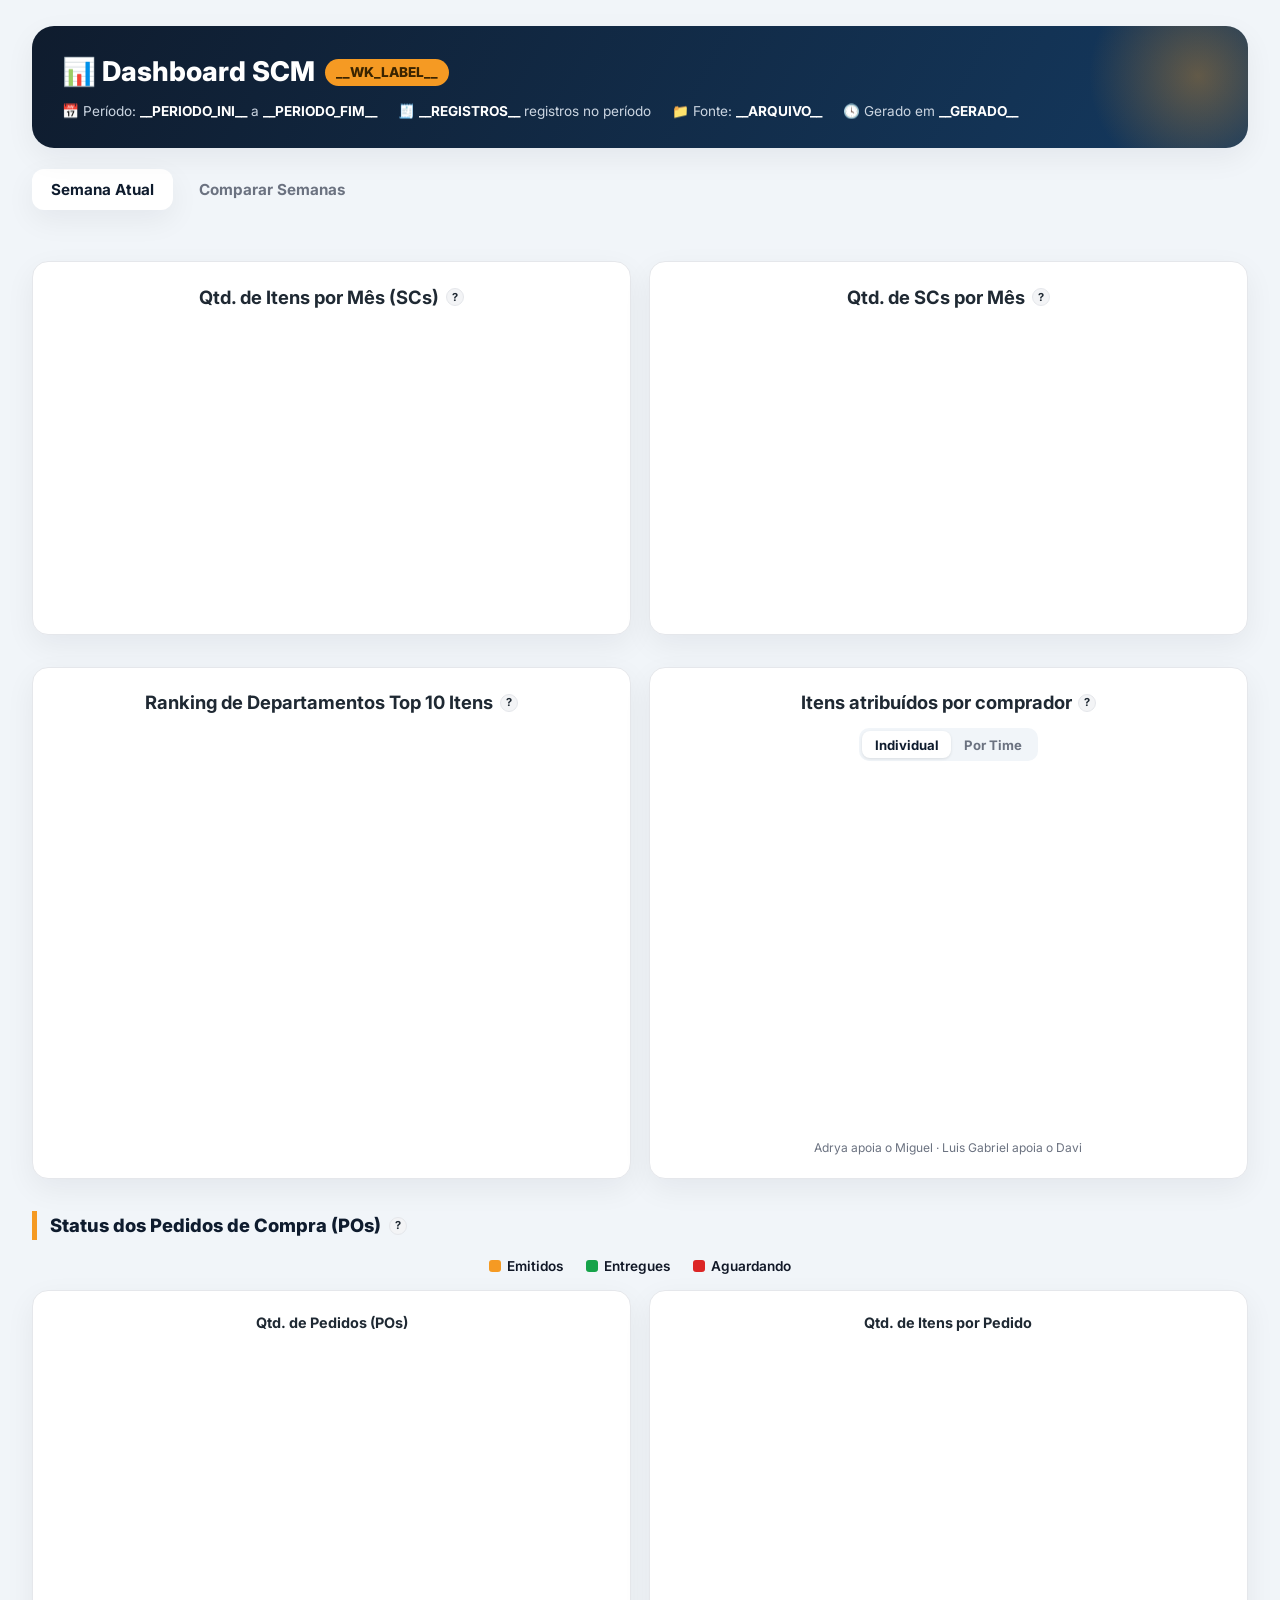
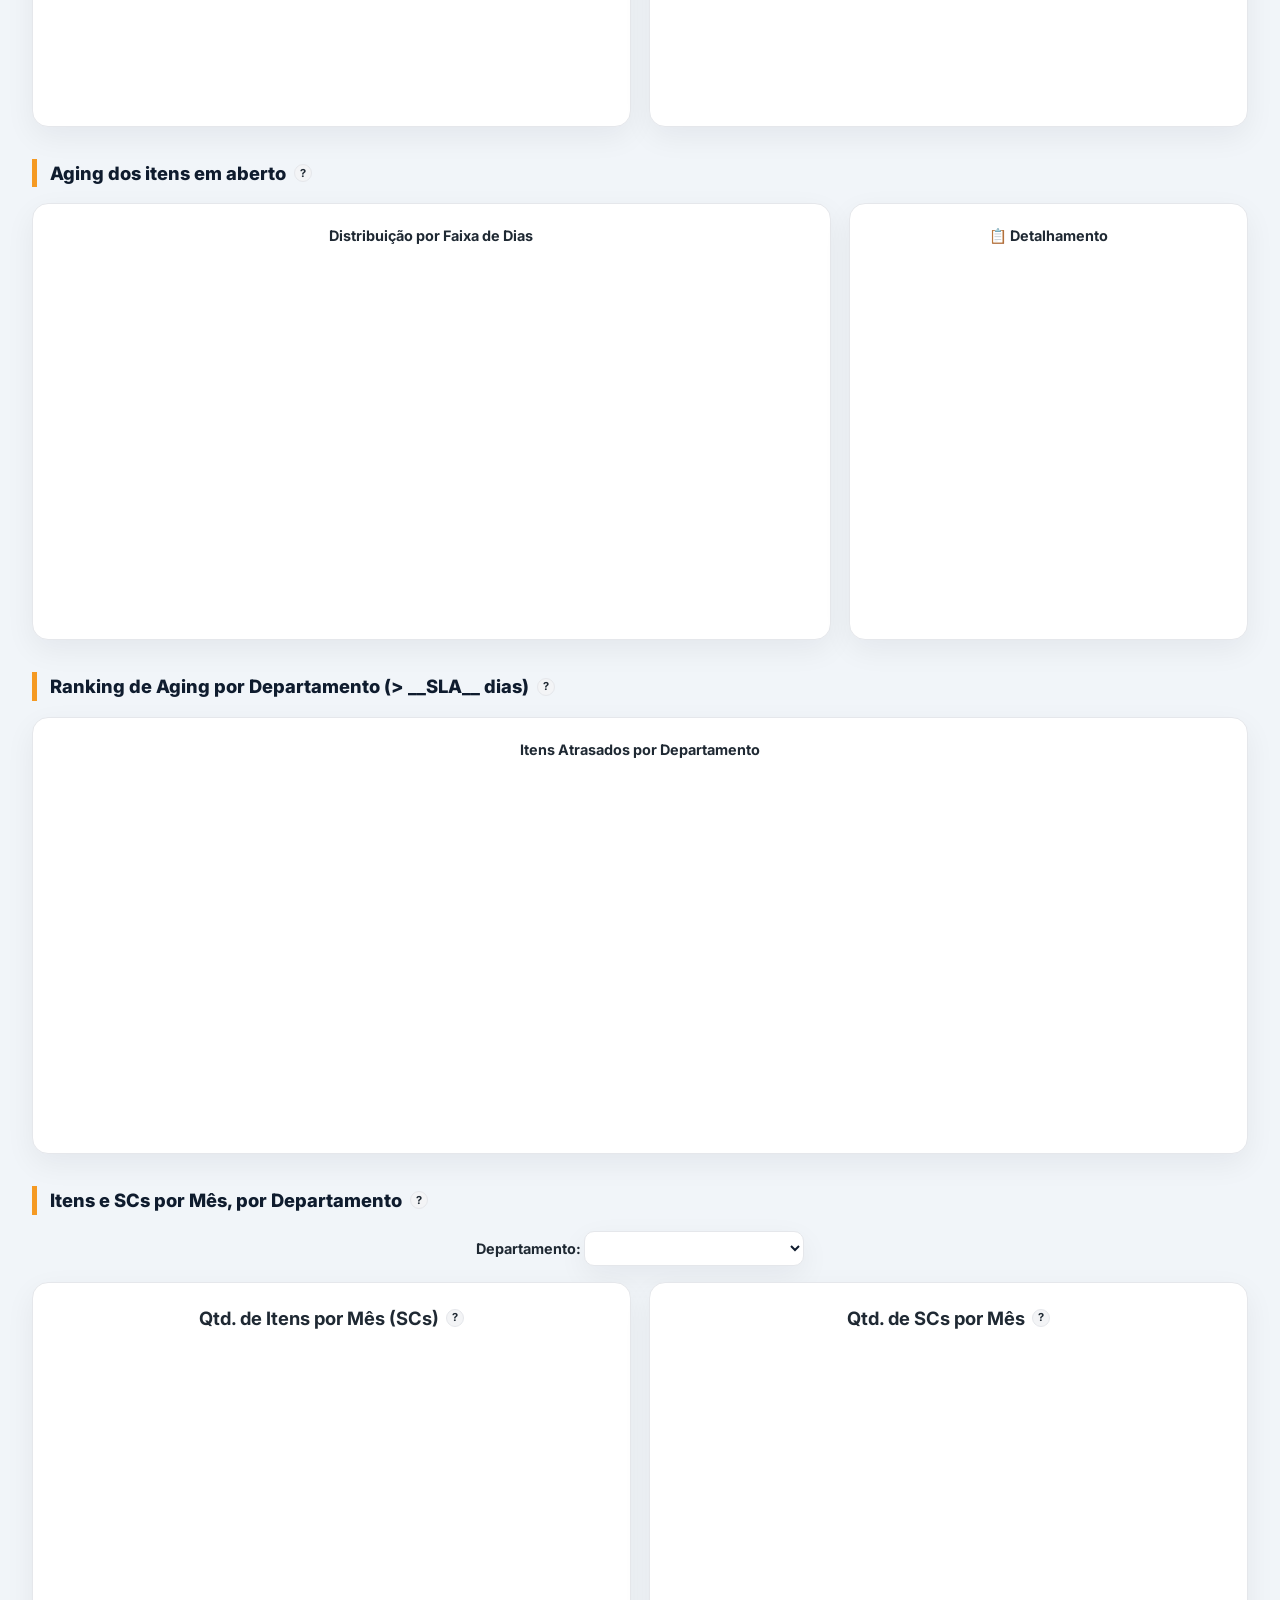
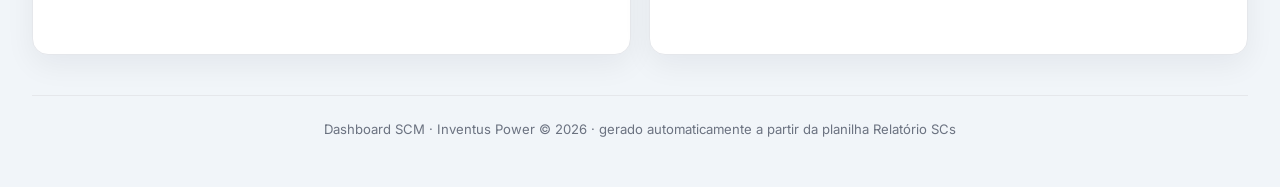
==== commit 80edd812: "Importar Solicitações.xlsx + gráficos por mês com seletor de departamento Solicitações.xlsx (export " ====
--- a/template_dashboard.html
+++ b/template_dashboard.html
@@ -54,6 +54,9 @@
 .card.tall .cw{min-height:360px}
 .clickable{cursor:pointer}
 .toolbar{display:flex;justify-content:center;gap:.4rem;margin-bottom:.6rem}
+.selbar{display:flex;justify-content:center;align-items:center;margin-bottom:1rem;font-weight:700;color:var(--ink2);font-size:.9rem}
+.selbar select{font-family:inherit;font-weight:700;font-size:.9rem;color:var(--ink);background:var(--surface);border:1px solid var(--border);border-radius:10px;padding:.45rem .8rem;cursor:pointer;box-shadow:var(--shadow);min-width:220px;max-width:min(90vw,420px)}
+.selbar select:hover{border-color:var(--primary)}
 .seg{display:inline-flex;background:#F1F5F9;border-radius:10px;padding:3px}
 .seg button{border:none;background:transparent;padding:.35rem .8rem;border-radius:8px;font-weight:700;color:var(--muted);cursor:pointer;font-size:.82rem;font-family:inherit}
 .seg button.on{background:#fff;color:var(--ink);box-shadow:0 1px 3px rgba(0,0,0,.1)}
@@ -172,6 +175,15 @@
       <h2>Ranking de Aging por Departamento (&gt; __SLA__ dias) <span class="info" data-t="Departamentos com mais itens atrasados (aging maior que o SLA). Clique numa barra.">?</span></h2>
       <div class="card tall"><h3>Itens Atrasados por Departamento</h3><div class="cw"><canvas id="c_aging_depto" class="clickable"></canvas></div></div>
     </div>
+
+    <div class="sec">
+      <h2>Itens e SCs por Mês, por Departamento <span class="info" data-t="Itens e SCs em aberto (cotação) por mês de emissão, filtrando por departamento. 'Todos' = visão geral. A soma das barras de um departamento (incluindo 'S/ emissão') é igual à barra dele no Ranking de Departamentos.">?</span></h2>
+      <div class="selbar"><label>Departamento:&nbsp;<select id="sel_depto"></select></label></div>
+      <div class="grid2">
+        <div class="card"><h3 class="big">Qtd. de Itens por Mês (SCs) <span class="info" data-t="Quantidade de itens em aberto do departamento selecionado, por mês de emissão. Clique numa barra para ver os itens.">?</span></h3><div class="cw"><canvas id="c_sel_itens_mes" class="clickable"></canvas></div></div>
+        <div class="card"><h3 class="big">Qtd. de SCs por Mês <span class="info" data-t="Quantidade de SCs em aberto do departamento selecionado, por mês de emissão. Clique numa barra para ver as SCs.">?</span></h3><div class="cw"><canvas id="c_sel_scs_mes" class="clickable"></canvas></div></div>
+      </div>
+    </div>
   </div>
 
   <!-- =============== PÁGINA COMPARAR =============== -->
@@ -336,6 +348,28 @@
 new Chart(c('c_scs_mes'),{type:'bar',data:{labels:ch.scs_mes.labels,datasets:[{data:ch.scs_mes.values,backgroundColor:C.primary,borderRadius:6,barPercentage:.7}]},
   options:{...baseBar,onClick:onBar(i=>openDrill('SCs em '+ch.scs_mes.labels[i],'cot',[['__mes','num_eq',ch.scs_mes.meses[i]]])),
     plugins:{legend:{display:false},datalabels:dlWhite(12)},scales:{...baseBar.scales,y:{...baseBar.scales.y,display:false}}}});
+
+/* 2b. itens/scs por mês COM seletor de departamento (no final) */
+(function(){
+  const mpd = ch.mes_por_depto;
+  const selEl = document.getElementById('sel_depto');
+  if(!mpd || !selEl) return;
+  selEl.innerHTML = mpd.deptos.map(d=>'<option value="'+encodeURIComponent(d)+'">'+d+'</option>').join('');
+  let chI=null, chS=null;
+  function mkChart(id,serie,dep,titulo){
+    const depF = dep==='Todos'?[]:[['Departamento','eq',dep]];
+    return new Chart(c(id),{type:'bar',data:{labels:mpd.labels,datasets:[{data:serie,backgroundColor:C.primary,borderRadius:6,barPercentage:.7}]},
+      options:{...baseBar,onClick:onBar(i=>openDrill(titulo+' · '+dep+' · '+mpd.labels[i],'cot',[['__mes','num_eq',mpd.meses[i]],...depF])),
+        plugins:{legend:{display:false},datalabels:dlWhite(12)},scales:{...baseBar.scales,y:{...baseBar.scales.y,display:false}}}});
+  }
+  function drawSelMes(dep){
+    if(chI)chI.destroy(); if(chS)chS.destroy();
+    chI=mkChart('c_sel_itens_mes',mpd.itens[dep]||[],dep,'Itens');
+    chS=mkChart('c_sel_scs_mes',mpd.scs[dep]||[],dep,'SCs');
+  }
+  selEl.onchange=()=>drawSelMes(decodeURIComponent(selEl.value));
+  drawSelMes('Todos');
+})();
 
 /* 3. deptos (horizontal) */
 new Chart(c('c_deptos'),{type:'bar',data:{labels:ch.deptos.labels,datasets:[{data:ch.deptos.values,backgroundColor:C.primary,borderRadius:6,barPercentage:.8}]},
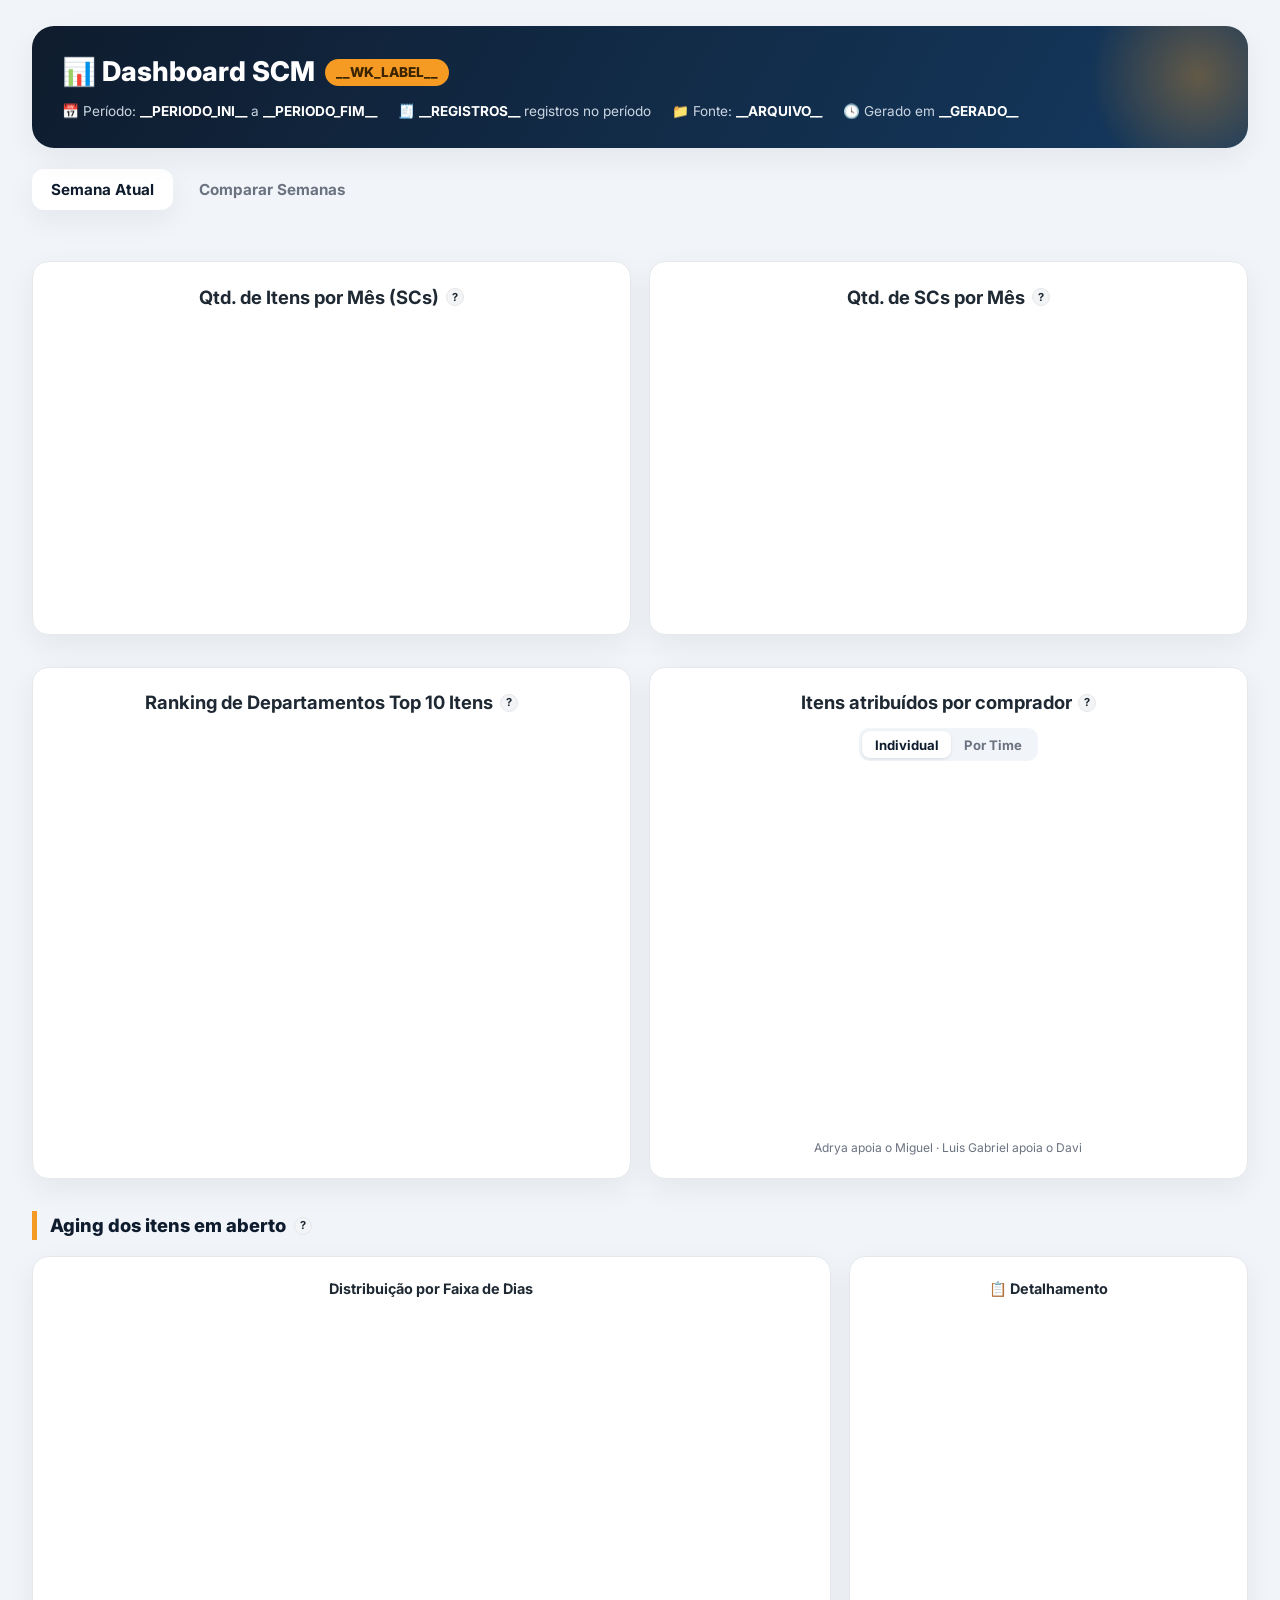
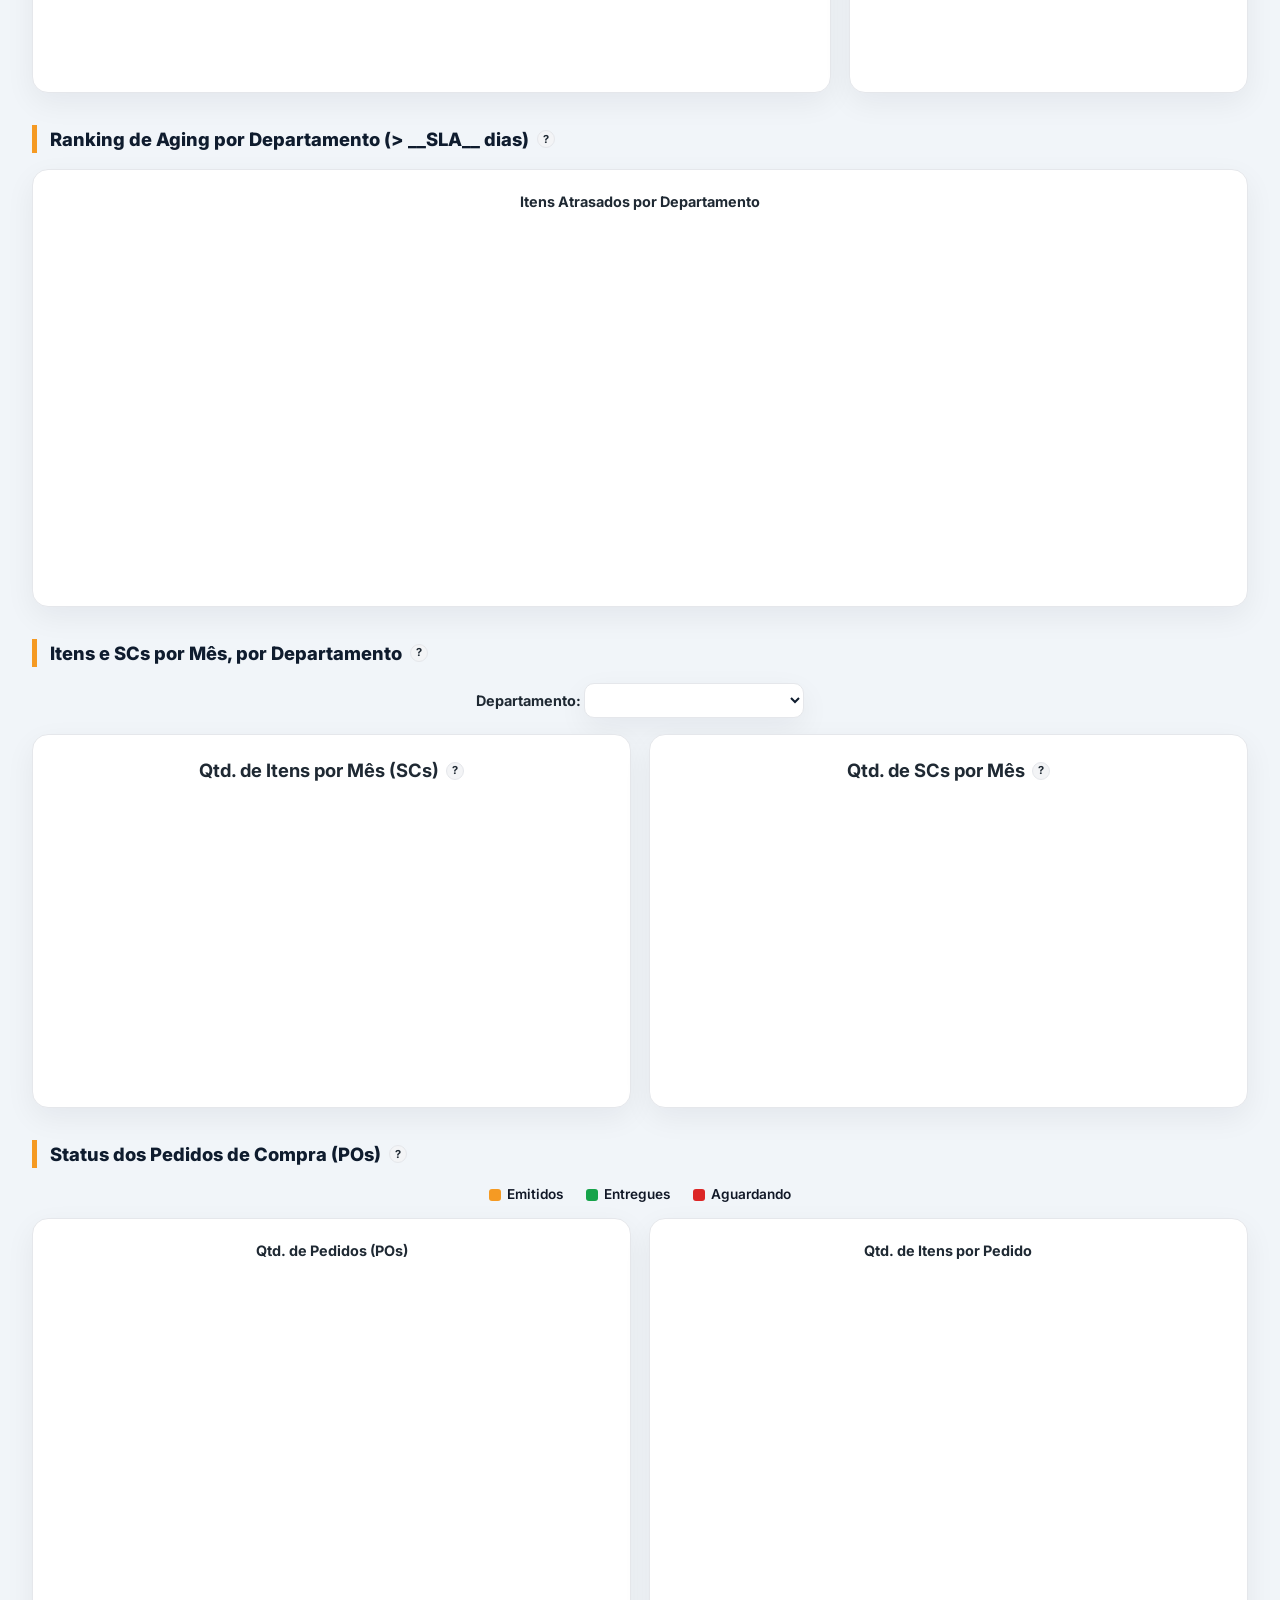
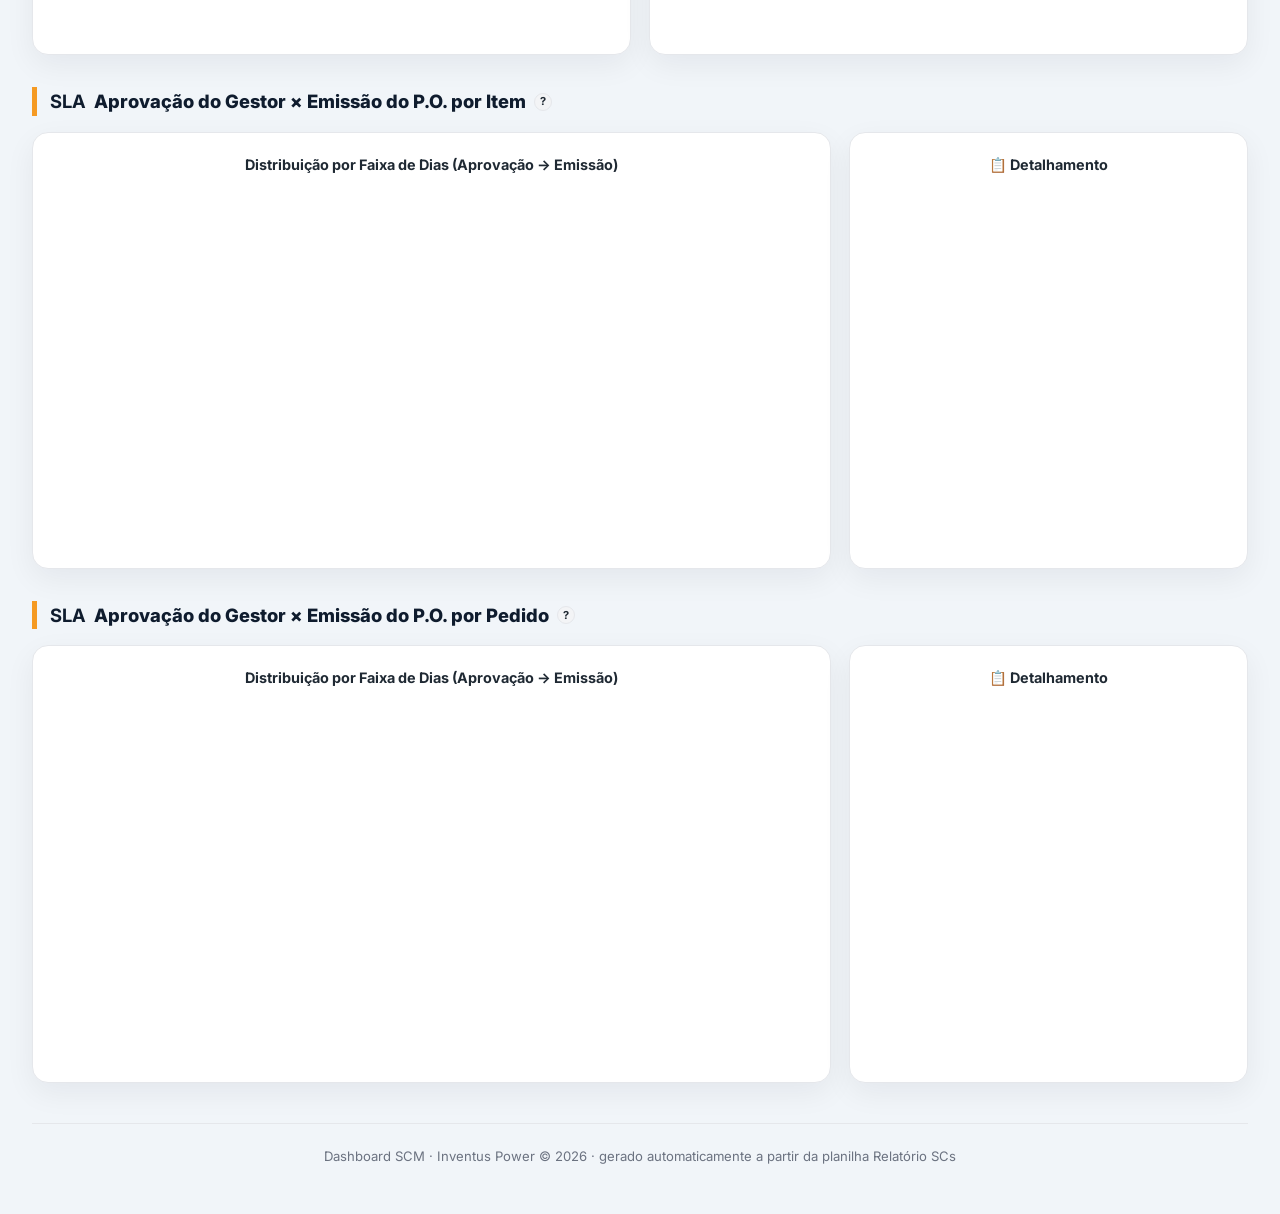
==== commit 3cb76930: "Fluxo manual: fontes reorganizadas, SLA por Item e por Pedido Acumula o que estava pendente no gerad" ====
--- a/template_dashboard.html
+++ b/template_dashboard.html
@@ -68,6 +68,8 @@
 /* tooltip bubble */
 .info{display:inline-flex;align-items:center;justify-content:center;width:18px;height:18px;border-radius:50%;background:#F3F4F6;color:var(--ink2);font-weight:700;font-size:11px;cursor:help;border:1px solid var(--border);position:relative}
 .info:hover::after{content:attr(data-t);position:absolute;bottom:140%;left:50%;transform:translateX(-50%);background:rgba(17,24,39,.96);color:#fff;padding:7px 9px;border-radius:6px;width:230px;font-size:11px;font-weight:500;z-index:80;text-align:left;line-height:1.4}
+/* variante mais larga p/ textos de ajuda longos (mantém o mesmo componente) */
+.info.help-wide:hover::after{width:min(340px,80vw);white-space:pre-line}
 
 /* AGING detail list */
 .agl{list-style:none;display:flex;flex-direction:column;gap:0}
@@ -151,6 +153,28 @@
     </div>
 
     <div class="sec">
+      <h2>Aging dos itens em aberto <span class="info" data-t="Tempo (dias) desde a aprovação até hoje para os itens ainda em aberto (cotação). Mostra apenas os itens com mais de 15 dias, que já estão fora do SLA e em atraso. Clique numa fatia ou faixa para detalhar.">?</span></h2>
+      <div class="grid-asym">
+        <div class="card tall"><h3>Distribuição por Faixa de Dias</h3><div class="cw"><canvas id="c_aging" class="clickable"></canvas></div></div>
+        <div class="card"><h3>📋 Detalhamento</h3><ul class="agl" id="aging_list"></ul></div>
+      </div>
+    </div>
+
+    <div class="sec">
+      <h2>Ranking de Aging por Departamento (&gt; __SLA__ dias) <span class="info" data-t="Departamentos com mais itens atrasados (aging maior que o SLA). Clique numa barra.">?</span></h2>
+      <div class="card tall"><h3>Itens Atrasados por Departamento</h3><div class="cw"><canvas id="c_aging_depto" class="clickable"></canvas></div></div>
+    </div>
+
+    <div class="sec">
+      <h2>Itens e SCs por Mês, por Departamento <span class="info" data-t="Itens e SCs em aberto (cotação) por mês de emissão, filtrando por departamento. 'Todos' = visão geral. A soma das barras de um departamento (incluindo 'S/ emissão') é igual à barra dele no Ranking de Departamentos.">?</span></h2>
+      <div class="selbar"><label>Departamento:&nbsp;<select id="sel_depto"></select></label></div>
+      <div class="grid2">
+        <div class="card"><h3 class="big">Qtd. de Itens por Mês (SCs) <span class="info" data-t="Quantidade de itens em aberto do departamento selecionado, por mês de emissão. Clique numa barra para ver os itens.">?</span></h3><div class="cw"><canvas id="c_sel_itens_mes" class="clickable"></canvas></div></div>
+        <div class="card"><h3 class="big">Qtd. de SCs por Mês <span class="info" data-t="Quantidade de SCs em aberto do departamento selecionado, por mês de emissão. Clique numa barra para ver as SCs.">?</span></h3><div class="cw"><canvas id="c_sel_scs_mes" class="clickable"></canvas></div></div>
+      </div>
+    </div>
+
+    <div class="sec">
       <h2>Status dos Pedidos de Compra (POs) <span class="info" data-t="POs e itens emitidos/entregues/aguardando por mês (escopo do time). Entregue = Qtd.Entregue > 0.">?</span></h2>
       <div class="legend">
         <span><i class="dot" style="background:var(--primary)"></i>Emitidos</span>
@@ -164,24 +188,18 @@
     </div>
 
     <div class="sec">
-      <h2>Aging dos itens em aberto <span class="info" data-t="Tempo (dias) desde a aprovação até hoje para os itens ainda em aberto (cotação). Mostra apenas os itens com mais de 15 dias, que já estão fora do SLA e em atraso. Clique numa fatia ou faixa para detalhar.">?</span></h2>
+      <h2><strong>SLA</strong> Aprovação do Gestor × Emissão do P.O. por Item <span class="info help-wide" data-t="O que é: mede o tempo entre a aprovação da SC pelo gestor e a emissão do Pedido de Compra pelo comprador, item a item.&#10;&#10;Origem dos dados: cruzamento de Solicitações.xlsx (Data de Aprovação da SC) e Relatório de Compras.xlsx / SC7 (Pedido e Data de Emissão).&#10;&#10;Como é calculado: SLA = Data de Emissão do Pedido do item − Data de Aprovação da SC (dias corridos). Cada item da SC conta uma vez; itens ainda sem Pedido ficam fora do gráfico.&#10;&#10;Objetivo: identificar tempo de resposta do comprador, eficiência do processo de compras, concentração de atendimentos urgentes, backlog e o cumprimento do SLA interno de emissão (15 dias).">?</span></h2>
       <div class="grid-asym">
-        <div class="card tall"><h3>Distribuição por Faixa de Dias</h3><div class="cw"><canvas id="c_aging" class="clickable"></canvas></div></div>
-        <div class="card"><h3>📋 Detalhamento</h3><ul class="agl" id="aging_list"></ul></div>
-      </div>
-    </div>
-
-    <div class="sec">
-      <h2>Ranking de Aging por Departamento (&gt; __SLA__ dias) <span class="info" data-t="Departamentos com mais itens atrasados (aging maior que o SLA). Clique numa barra.">?</span></h2>
-      <div class="card tall"><h3>Itens Atrasados por Departamento</h3><div class="cw"><canvas id="c_aging_depto" class="clickable"></canvas></div></div>
-    </div>
-
-    <div class="sec">
-      <h2>Itens e SCs por Mês, por Departamento <span class="info" data-t="Itens e SCs em aberto (cotação) por mês de emissão, filtrando por departamento. 'Todos' = visão geral. A soma das barras de um departamento (incluindo 'S/ emissão') é igual à barra dele no Ranking de Departamentos.">?</span></h2>
-      <div class="selbar"><label>Departamento:&nbsp;<select id="sel_depto"></select></label></div>
-      <div class="grid2">
-        <div class="card"><h3 class="big">Qtd. de Itens por Mês (SCs) <span class="info" data-t="Quantidade de itens em aberto do departamento selecionado, por mês de emissão. Clique numa barra para ver os itens.">?</span></h3><div class="cw"><canvas id="c_sel_itens_mes" class="clickable"></canvas></div></div>
-        <div class="card"><h3 class="big">Qtd. de SCs por Mês <span class="info" data-t="Quantidade de SCs em aberto do departamento selecionado, por mês de emissão. Clique numa barra para ver as SCs.">?</span></h3><div class="cw"><canvas id="c_sel_scs_mes" class="clickable"></canvas></div></div>
+        <div class="card tall"><h3>Distribuição por Faixa de Dias (Aprovação → Emissão)</h3><div class="cw"><canvas id="c_sla" class="clickable"></canvas></div></div>
+        <div class="card"><h3>📋 Detalhamento</h3><ul class="agl" id="sla_list"></ul></div>
+      </div>
+    </div>
+
+    <div class="sec">
+      <h2><strong>SLA</strong> Aprovação do Gestor × Emissão do P.O. por Pedido <span class="info help-wide" data-t="O que é: a mesma medida da seção anterior, agora por Pedido de Compra (P.O.) — cada Pedido conta uma vez, mesmo que atenda vários itens ou várias SCs.&#10;&#10;Origem dos dados: cruzamento de Solicitações.xlsx (Data de Aprovação da SC) e Relatório de Compras.xlsx / SC7 (Pedido e Data de Emissão).&#10;&#10;Como é calculado: SLA = Data de Emissão do Pedido − Data de Aprovação MAIS ANTIGA entre os itens que o Pedido atende (dias corridos), ou seja, a maior espera coberta por aquele Pedido.&#10;&#10;Objetivo: ver o SLA na unidade em que o comprador trabalha (o Pedido), sem que Pedidos com muitos itens pesem mais que os demais.">?</span></h2>
+      <div class="grid-asym">
+        <div class="card tall"><h3>Distribuição por Faixa de Dias (Aprovação → Emissão)</h3><div class="cw"><canvas id="c_sla_ped" class="clickable"></canvas></div></div>
+        <div class="card"><h3>📋 Detalhamento</h3><ul class="agl" id="sla_ped_list"></ul></div>
       </div>
     </div>
   </div>
@@ -426,6 +444,29 @@
   '<span><b style="color:'+ch.aging.colors[i]+'">'+ch.aging.values[i]+'</b> <span class="muted">('+ch.aging.pct[i]+'%)</span></span></li>').join('');
 document.querySelectorAll('#aging_list li').forEach(li=>li.onclick=()=>{const l=decodeURIComponent(li.dataset.f);openDrill('Aging: '+l,'cot',[['__faixa','eq',l]]);});
 
+/* 7b. SLA Aprovação → Emissão do P.O. (mesmo padrão visual do Aging).
+   Duas visões da mesma regra: por Item e por Pedido. */
+function slaDonut(canvasId,listId,data,centerLabel,dsName,titulo){
+  if(!data || !data.labels || !data.labels.length) return;
+  const total=data.total;
+  const centerTextSla={id:'ct_'+canvasId,afterDraw(chart){if(chart.config.type!=='doughnut')return;const{ctx,chartArea:{left,top,width,height}}=chart;ctx.save();const x=left+width/2,y=top+height/2;
+    ctx.textAlign='center';ctx.textBaseline='middle';ctx.font="bold 34px 'Arial Black',Arial";ctx.fillStyle=C.ink;ctx.fillText(String(total),x,y-10);
+    ctx.font="500 13px 'Inter'";ctx.fillStyle=C.muted;ctx.fillText(centerLabel,x,y+16);ctx.restore();}};
+  new Chart(c(canvasId),{type:'doughnut',data:{labels:data.labels,datasets:[{data:data.values,backgroundColor:data.colors,borderColor:C.white,borderWidth:3,hoverOffset:8}]},
+    options:{cutout:'62%',responsive:true,maintainAspectRatio:false,
+      onClick:onBar(i=>openDrill(titulo+': '+data.labels[i],dsName,[['__faixa_sla','eq',data.labels[i]]])),
+      plugins:{legend:{position:'bottom',labels:{color:C.muted,font:{size:11},padding:12,usePointStyle:true}},
+        datalabels:{color:C.white,font:{weight:'bold',size:11,family:"'Arial Black'"},formatter:v=>v>=10?v:''}}},plugins:[centerTextSla]});
+
+  const ul=document.getElementById(listId);
+  ul.innerHTML=data.labels.map((l,i)=>
+    '<li data-f="'+encodeURIComponent(l)+'"><span class="l"><i class="cdot" style="background:'+data.colors[i]+'"></i>'+l+'</span>'+
+    '<span><b style="color:'+data.colors[i]+'">'+data.values[i]+'</b> <span class="muted">('+data.pct[i]+'%)</span></span></li>').join('');
+  ul.querySelectorAll('li').forEach(li=>li.onclick=()=>{const l=decodeURIComponent(li.dataset.f);openDrill(titulo+': '+l,dsName,[['__faixa_sla','eq',l]]);});
+}
+slaDonut('c_sla','sla_list',ch.sla,'Itens','sla','SLA por Item');
+slaDonut('c_sla_ped','sla_ped_list',ch.sla_ped,'Pedidos','sla_ped','SLA por Pedido');
+
 /* 8. aging por depto */
 new Chart(c('c_aging_depto'),{type:'bar',data:{labels:ch.aging_depto.labels,datasets:[{data:ch.aging_depto.values,backgroundColor:C.danger,borderRadius:6,barPercentage:.7}]},
   options:{...baseBar,onClick:onBar(i=>openDrill('Atrasados (>__SLA__d): '+ch.aging_depto.labels[i],'cot',[['Departamento','eq',ch.aging_depto.labels[i]],['Aging (dias)','num_gt',__SLA__]])),
